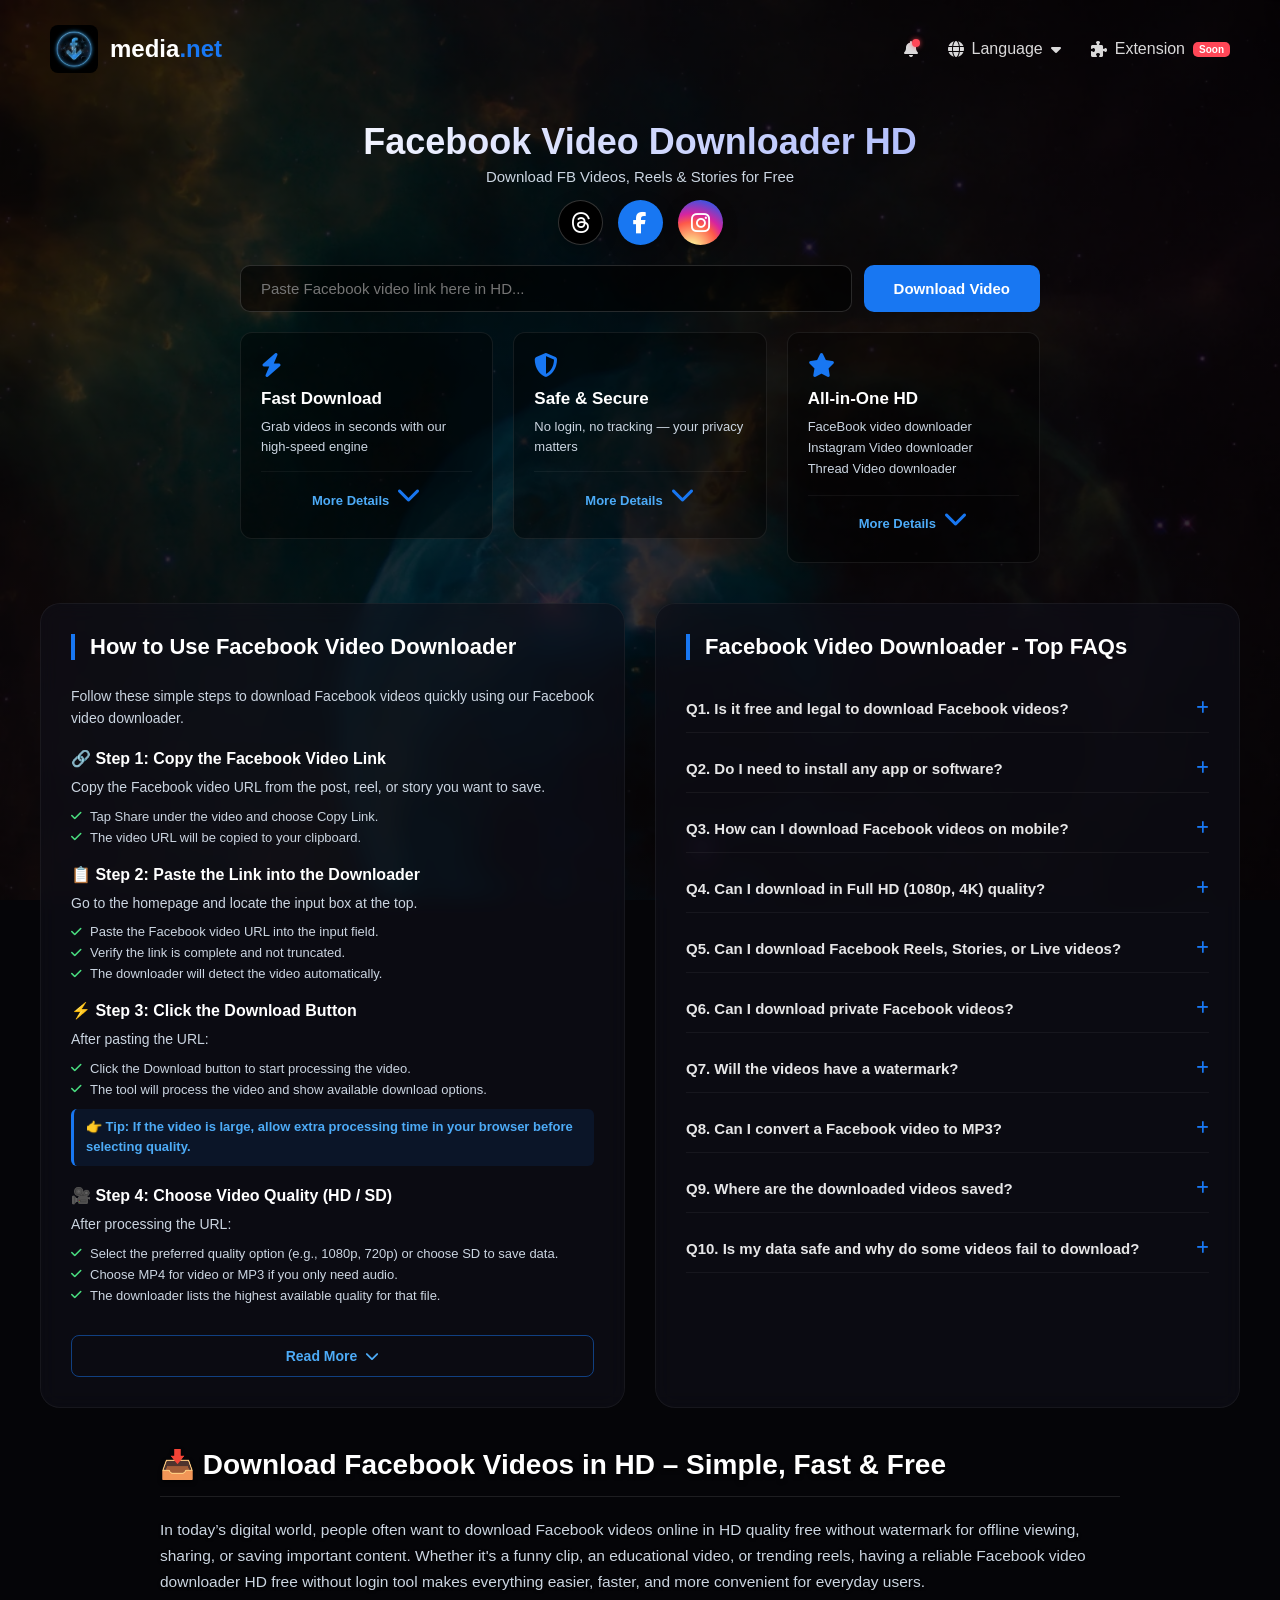
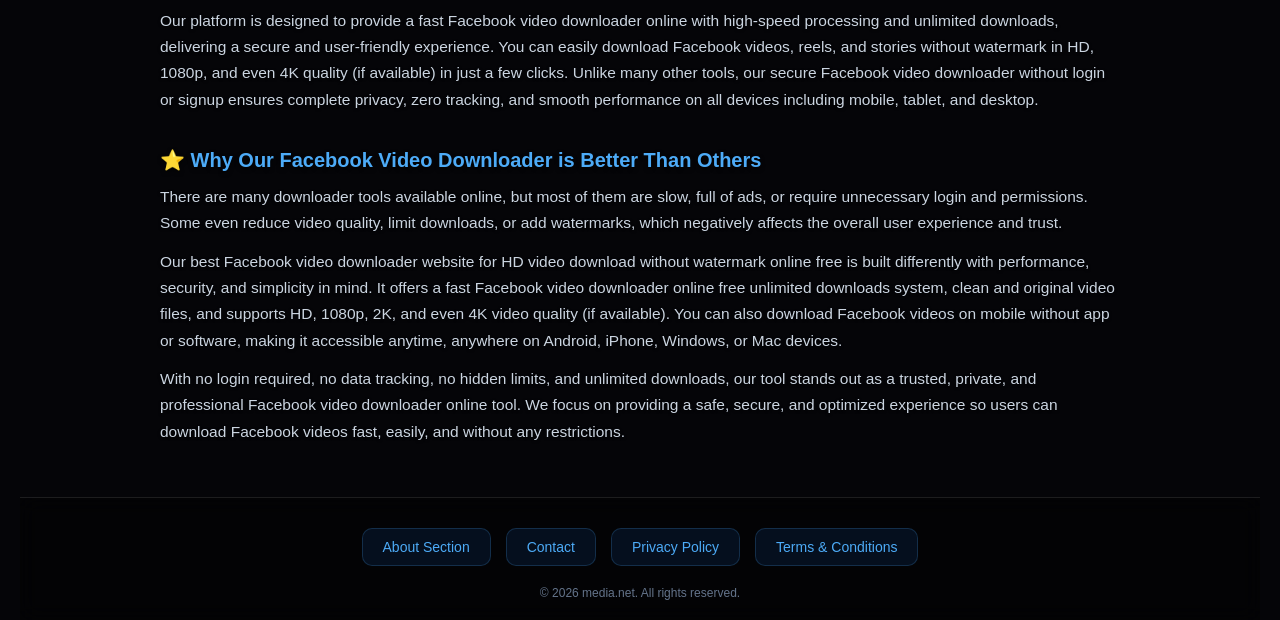
==== fbdownloader/frontend/index.html @ 50e821f5 "Add files via upload" ====
<!DOCTYPE html>
<html lang="en">
<head>
    <meta charset="UTF-8">
    <meta name="viewport" content="width=device-width, initial-scale=1.0">
    <title>Facebook Video Downloader HD - FB, Insta & Threads</title>
    <meta name="description" content="Fast, safe, and all-in-one HD video downloader for Facebook, Instagram & Threads. Download HD videos securely with no login or tracking instantly. Free, reliable, and easy to use.">
    <link rel="icon" type="image/webp" href="icon.webp">
    <link rel="stylesheet" href="https://cdnjs.cloudflare.com/ajax/libs/font-awesome/6.5.2/css/all.min.css">
    <link rel="stylesheet" href="style.css">
</head>
<body>

<nav class="top-nav desktop-nav">
    <a href="#" class="nav-brand"><img src="icon.webp" alt="Facebook Video Downloader Logo"><span>media<span class="domain-ext">.net</span></span></a>
    
    <ul class="nav-links">
        <li class="dropdown notification-wrapper">
            <a href="#" id="desktopNotifToggle" class="bell-icon">
                <i class="fas fa-bell"></i>
                <span class="notif-dot"></span> 
            </a>
            
            <div class="notification-panel" id="desktopNotifPanel">
                <div class="notif-header">
                    <h4>Notifications</h4>
                    <span class="badge">1 New</span>
                </div>
                <div class="notif-body">
                    <div class="notif-item expandable-notif">
                        <div class="notif-title-row">
                            <div class="notif-icon"><i class="fas fa-puzzle-piece"></i></div>
                            <div class="notif-info">
                                <h5>Browser Extension Coming Soon! 🚀</h5>
                                <p class="notif-time">Just now</p>
                            </div>
                            <i class="fas fa-chevron-down notif-chevron"></i>
                        </div>
                        <div class="notif-content">
                            <p>We are thrilled to announce that our official <strong>media.net Browser Extension</strong> is currently in development!</p>
                            <p><strong>Why do you need it?</strong><br>
                                ✔ Download videos directly from Facebook, Instagram, and Threads without copying and pasting links.<br>
                                ✔ A dedicated download button will appear below every video on your feed.<br>
                                ✔ 1-Click HD downloads right from your browser.</p>
                            <p>Stay tuned! It will be available for Chrome, Edge, and Firefox very soon.</p>
                        </div>
                    </div>
                </div>
            </div>
        </li>

        <li class="dropdown">
            <a href="#" id="desktopLangToggle"><i class="fas fa-globe"></i> <span data-key="langBtn">Language</span> <i class="fas fa-caret-down"></i></a>
            <ul class="dropdown-menu" id="desktopLangMenu">
                <li><a href="#" onclick="changeLanguage('en')">English</a></li>
                <li><a href="#" onclick="changeLanguage('es')">Español (Spanish)</a></li>
                <li><a href="#" onclick="changeLanguage('fr')">Français (French)</a></li>
                <li><a href="#" onclick="changeLanguage('hi')">हिन्दी (Hindi)</a></li>
                <li><a href="#" onclick="changeLanguage('ar')">العربية (Arabic)</a></li>
                <li><a href="#" onclick="changeLanguage('pt')">Português (Portuguese)</a></li>
                <li><a href="#" onclick="changeLanguage('bn')">বাংলা (Bengali)</a></li>
                <li><a href="#" onclick="changeLanguage('ru')">Русский (Russian)</a></li>
                <li><a href="#" onclick="changeLanguage('id')">Bahasa Indonesia</a></li>
                <li><a href="#" onclick="changeLanguage('zh')">中文 (Chinese)</a></li>
            </ul>
        </li>
        <li><a href="#"><i class="fas fa-puzzle-piece"></i> <span data-key="extBtn">Extension</span> <span class="soon-badge" data-key="soonBadge">Soon</span></a></li>
    </ul>
</nav>

<div class="mobile-top-bar mobile-nav">
    <div class="menu-icon" id="menuIcon"><i class="fas fa-bars"></i></div>
    <a href="#" class="nav-brand"><img src="icon.webp" alt="Facebook Downloader Logo"><span>media<span class="domain-ext">.net</span></span></a>
    
    <div class="mobile-bell notification-wrapper">
        <a href="#" id="mobileNotifToggle" class="bell-icon">
            <i class="fas fa-bell"></i>
            <span class="notif-dot"></span>
        </a>
        
        <div class="notification-panel" id="mobileNotifPanel">
            <div class="notif-header">
                <h4>Notifications</h4>
                <span class="badge">1 New</span>
            </div>
            <div class="notif-body">
                <div class="notif-item expandable-notif">
                    <div class="notif-title-row">
                        <div class="notif-icon"><i class="fas fa-puzzle-piece"></i></div>
                        <div class="notif-info">
                            <h5>Browser Extension Coming Soon! 🚀</h5>
                            <p class="notif-time">Just now</p>
                        </div>
                        <i class="fas fa-chevron-down notif-chevron"></i>
                    </div>
                    <div class="notif-content">
                        <p>We are thrilled to announce that our official <strong>media.net Browser Extension</strong> is currently in development!</p>
                        <p><strong>Why do you need it?</strong><br>
                            ✔ Download videos directly without copying links.<br>
                            ✔ A download button will appear below every video.<br>
                            ✔ 1-Click HD downloads right from your browser.</p>
                        <p>Stay tuned! Coming to Chrome, Edge, and Firefox.</p>
                    </div>
                </div>
            </div>
        </div>
    </div>
</div>

<div class="sidebar mobile-nav" id="sidebar">
    <div class="close-btn" id="closeBtn"><i class="fas fa-times"></i></div>
    <ul class="menu-links" style="margin-top: 60px;">
        <li><a href="index.html"><i class="fas fa-home"></i> <span data-key="homeBtn">Home</span></a></li>
        <li class="dropdown">
            <a href="#" id="mobileLangToggle"><i class="fas fa-globe"></i> <span data-key="langBtn">Language</span> <i class="fas fa-caret-down" style="margin-left:auto;"></i></a>
            <ul class="dropdown-menu-mobile" id="mobileLangMenu">
                <li><a href="#" onclick="changeLanguage('en')">English</a></li>
                <li><a href="#" onclick="changeLanguage('es')">Español (Spanish)</a></li>
                <li><a href="#" onclick="changeLanguage('fr')">Français (French)</a></li>
                <li><a href="#" onclick="changeLanguage('hi')">हिन्दी (Hindi)</a></li>
                <li><a href="#" onclick="changeLanguage('ar')">العربية (Arabic)</a></li>
                <li><a href="#" onclick="changeLanguage('pt')">Português (Portuguese)</a></li>
                <li><a href="#" onclick="changeLanguage('bn')">বাংলা (Bengali)</a></li>
                <li><a href="#" onclick="changeLanguage('ru')">Русский (Russian)</a></li>
                <li><a href="#" onclick="changeLanguage('id')">Bahasa Indonesia</a></li>
                <li><a href="#" onclick="changeLanguage('zh')">中文 (Chinese)</a></li>
            </ul>
        </li>
        <li><a href="#"><i class="fas fa-puzzle-piece"></i> <span data-key="extBtn">Extension</span> <span class="soon-badge" data-key="soonBadge" style="margin-left: 10px;">Soon</span></a></li>
    </ul>
</div>

<div class="main-wrapper">
    <h1 data-key="mainTitle">Facebook Video Downloader HD</h1>
    <p class="tagline" data-key="tagline">Download FB Videos, Reels & Stories for Free</p>

    <div class="platform-buttons">
        <div class="platform-btn threads"><i class="fa-brands fa-threads"></i></div>
        <div class="platform-btn facebook"><i class="fab fa-facebook-f"></i></div>
        <div class="platform-btn instagram"><i class="fab fa-instagram"></i></div>
    </div>

    <div class="input-group">
        <input type="text" class="url-input" id="videoUrl" data-key="placeholder" placeholder="Paste Facebook video link here in HD...">
        <button class="download-btn" id="downloadBtn" data-key="processBtn">Download Video</button>
    </div>

    <div id="resultCard" class="result-card" style="display: none;">
        <div class="result-info">
            <div class="preview-container">
                <video id="videoPreview" controls style="display:none;" preload="metadata"></video>
                <img id="imagePreview" src="" style="display:none;">
            </div>
            <div class="details-container">
                <h3 id="mediaTitle" data-key="readyTitle">Ready to Download!</h3>
                <p style="font-size: 13px; color: #94a3b8; margin-top: 10px;"><i class="fas fa-info-circle"></i> <span data-key="infoText">Select your preferred quality below.</span></p>
            </div>
        </div>

        <div class="result-buttons">
            <a href="#" id="btnVidHigh" class="action-btn video-btn"><i class="fas fa-video"></i> <span data-key="dlVidHigh">Video (HD)</span></a>
            <a href="#" id="btnVidNorm" class="action-btn video-btn-outline"><i class="fas fa-download"></i> <span data-key="dlVidNorm">Video (Normal)</span></a>
            <a href="#" id="btnAudHigh" class="action-btn audio-btn"><i class="fas fa-music"></i> <span data-key="dlAudHigh">Audio (HQ)</span></a>
            <a href="#" id="btnAudNorm" class="action-btn audio-btn-outline"><i class="fas fa-headphones"></i> <span data-key="dlAudNorm">Audio (Normal)</span></a>
        </div>
    </div>
    <div id="statusMessage" class="status-result"></div>

    <div class="features-container" id="featuresContainer" style="margin-top: 20px;">
        
        <div class="feature-box expandable-box">
            <i class="fas fa-bolt"></i>
            <h3 data-key="f1Title">Fast Download</h3>
            <p data-key="f1Desc">Grab videos in seconds with our high-speed engine</p>
            <div class="more-details-btn"><span class="more-details-text" data-key="moreDetails">More Details</span> <i class="fas fa-chevron-down"></i></div>
            <div class="blog-content">
                <h4><i class="fas fa-shipping-fast" style="font-size: 18px; color: #4dabf7; margin-right: 5px;"></i> Fast Video Download – Speed You Can Trust</h4>
                <p>In today’s fast-moving digital world, users want a fast video downloader that works without delays. Our tool is optimized for high-speed performance, allowing you to download videos in seconds.</p>
                <p>Whether you're using a Facebook video downloader, Instagram video downloader, or downloading from Threads, our system ensures consistent speed and smooth results.</p>
                
                <h5><i class="fas fa-rocket"></i> High-Speed Processing</h5>
                <p>Simply paste your video link, and our system instantly generates download options. No buffering, no waiting — just quick and reliable results.</p>
                
                <h5><i class="fas fa-tachometer-alt"></i> Download HD Videos Faster</h5>
                <p>Our HD video downloader is designed to handle high-quality files without slowing down your device, giving you a fast and smooth experience.</p>
                
                <h5><i class="fas fa-laptop-mobile"></i> Works on All Devices</h5>
                <p>This free video downloader works perfectly on mobile, tablet, and desktop, so you can download videos anytime, anywhere.</p>
            </div>
        </div>
        
        <div class="feature-box expandable-box">
            <i class="fas fa-shield-alt"></i>
            <h3 data-key="f2Title">Safe & Secure</h3>
            <p data-key="f2Desc">No login, no tracking — your privacy matters</p>
            <div class="more-details-btn"><span class="more-details-text" data-key="moreDetails">More Details</span> <i class="fas fa-chevron-down"></i></div>
            <div class="blog-content">
                <h4><i class="fas fa-lock" style="font-size: 18px; color: #4dabf7; margin-right: 5px;"></i> Safe & Secure Video Downloading</h4>
                <p>If you're looking for a safe video downloader, privacy should be your top priority. Our platform is built to provide secure video downloads without risking your personal data.</p>
                <p>You don’t need to create an account or share any information. This free video downloader allows you to download videos safely and instantly.</p>
                
                <h5><i class="fas fa-user-shield"></i> No Login Required</h5>
                <p>Start downloading immediately — no sign-up needed. Just paste your link and use this secure video download tool without any hassle.</p>
                
                <h5><i class="fas fa-user-secret"></i> No Tracking, No Data Collection</h5>
                <p>We do not track your activity or store your history. Your downloads remain completely private, making it a trusted safe video downloader.</p>
                
                <h5><i class="fas fa-check-circle"></i> Why Choose a Secure Downloader?</h5>
                <ul class="blog-list">
                    <li><i class="fas fa-check"></i> No personal data required</li>
                    <li><i class="fas fa-check"></i> No tracking system</li>
                    <li><i class="fas fa-check"></i> Fast and private downloads</li>
                </ul>
            </div>
        </div>
        
        <div class="feature-box expandable-box">
            <i class="fas fa-star"></i>
            <h3 data-key="f3Title">All-in-One HD</h3>
            <p data-key="f3Desc" style="line-height: 1.6;">FaceBook video downloader<br>Instagram Video downloader<br>Thread Video downloader</p>
            <div class="more-details-btn"><span class="more-details-text" data-key="moreDetails">More Details</span> <i class="fas fa-chevron-down"></i></div>
            <div class="blog-content">
                <h4><i class="fas fa-photo-video" style="font-size: 18px; color: #4dabf7; margin-right: 5px;"></i> All-in-One HD Video Downloader – Fast, Free & Easy</h4>
                <p>Looking for a free video downloader that works on multiple platforms? Our all-in-one video downloader lets you download HD videos quickly and easily.</p>
                <p>You can use this tool as a Facebook video downloader, Instagram reels downloader, or for Threads — all in one place.</p>
                
                <h5><i class="fab fa-facebook"></i> Download Facebook Videos in HD</h5>
                <p>Paste your link and download Facebook videos in high quality using our HD video downloader. The process is simple and fast.</p>
                
                <h5><i class="fab fa-instagram"></i> Instagram Video & Reels Downloader</h5>
                <p>Download Instagram videos and reels in HD with ease. This Instagram video downloader ensures smooth and quick performance.</p>
                
                <h5><i class="fas fa-bolt"></i> Fast & Reliable Performance</h5>
                <p>Our system is optimized for speed, making it one of the best fast video downloader tools available online.</p>
            </div>
        </div>

    </div>
</div> 

<div class="bottom-wrapper">
    
    <div class="how-to-section">
        <h2 class="section-title">How to Use Facebook Video Downloader</h2>
        <div class="how-to-content">
            <p style="font-size: 14px; color: #cbd5e1; margin-bottom: 15px;">Follow these simple steps to download Facebook videos quickly using our Facebook video downloader.</p>
            
            <h3>🔗 Step 1: Copy the Facebook Video Link</h3>
            <p>Copy the Facebook video URL from the post, reel, or story you want to save.</p>
            <ul class="how-to-list">
                <li><i class="fas fa-check"></i> Tap Share under the video and choose Copy Link.</li>
                <li><i class="fas fa-check"></i> The video URL will be copied to your clipboard.</li>
            </ul>
            
            <h3>📋 Step 2: Paste the Link into the Downloader</h3>
            <p>Go to the homepage and locate the input box at the top.</p>
            <ul class="how-to-list">
                <li><i class="fas fa-check"></i> Paste the Facebook video URL into the input field.</li>
                <li><i class="fas fa-check"></i> Verify the link is complete and not truncated.</li>
                <li><i class="fas fa-check"></i> The downloader will detect the video automatically.</li>
            </ul>

            <h3>⚡ Step 3: Click the Download Button</h3>
            <p>After pasting the URL:</p>
            <ul class="how-to-list">
                <li><i class="fas fa-check"></i> Click the Download button to start processing the video.</li>
                <li><i class="fas fa-check"></i> The tool will process the video and show available download options.</li>
            </ul>
            <p class="pro-tip">👉 Tip: If the video is large, allow extra processing time in your browser before selecting quality.</p>

            <h3>🎥 Step 4: Choose Video Quality (HD / SD)</h3>
            <p>After processing the URL:</p>
            <ul class="how-to-list">
                <li><i class="fas fa-check"></i> Select the preferred quality option (e.g., 1080p, 720p) or choose SD to save data.</li>
                <li><i class="fas fa-check"></i> Choose MP4 for video or MP3 if you only need audio.</li>
                <li><i class="fas fa-check"></i> The downloader lists the highest available quality for that file.</li>
            </ul>

            <div class="how-to-hidden-content" id="howToHiddenContent">
                <h3>📱 Step 5: Save Video to Your Device</h3>
                <p>Then:</p>
                <ul class="how-to-list">
                    <li><i class="fas fa-check"></i> Click the Download option for the selected quality and format.</li>
                    <li><i class="fas fa-check"></i> The file will save automatically to your device.</li>
                    <li><i class="fas fa-mobile-alt" style="color: #4dabf7;"></i> Mobile → Gallery or Downloads</li>
                    <li><i class="fas fa-laptop" style="color: #4dabf7;"></i> PC → Downloads folder (depends on browser settings).</li>
                </ul>
                <p class="pro-tip">👉 Tip: If you plan to edit the file, choose MP4 at the highest available resolution.</p>

                <hr class="section-divider">

                <h3>🔒 Safe & Secure Downloading</h3>
                <p>The downloader does not require a login to retrieve public Facebook videos.</p>
                <ul class="how-to-list">
                    <li><i class="fas fa-shield-alt"></i> No personal account information is needed to download public videos.</li>
                    <li><i class="fas fa-shield-alt"></i> Links are processed temporarily on secure servers and removed after processing.</li>
                </ul>
                <p class="pro-tip">👉 Please note: private or restricted videos may need additional steps to access.</p>

                <h3>⚡ Fast & Reliable Downloads</h3>
                <ul class="how-to-list">
                    <li><i class="fas fa-bolt"></i> Download videos in available resolutions quickly; processing time may vary by file size.</li>
                    <li><i class="fas fa-bolt"></i> The tool works across devices and browsers and supports posts, reels, and stories where permitted.</li>
                    <li><i class="fas fa-bolt"></i> Choose the appropriate format (MP4 for video, MP3 for audio) and quality before saving.</li>
                </ul>

                <h3>❗ Important Tips</h3>
                <ul class="how-to-list">
                    <li><i class="fas fa-info-circle"></i> Verify the Facebook video link is correct and complete before pasting.</li>
                    <li><i class="fas fa-info-circle"></i> For private videos, use the private downloader option and follow the additional instructions.</li>
                    <li><i class="fas fa-info-circle"></i> Live videos can only be downloaded after the stream ends.</li>
                </ul>

                <h3>🎯 Why Use This Facebook Video Downloader?</h3>
                <p>The tool provides straightforward, browser-based downloads with these features:</p>
                <ul class="how-to-list">
                    <li><i class="fas fa-star"></i> Download Facebook videos in available resolutions (choose MP4 for video or MP3 for audio).</li>
                    <li><i class="fas fa-star"></i> Works on mobile and desktop without installation; processing time depends on file size and connection.</li>
                    <li><i class="fas fa-star"></i> Supports posts, reels, and stories when the content is accessible.</li>
                </ul>

                <h3 style="margin-top: 20px;">🔥 Start Downloading Now</h3>
                <ul class="how-to-list">
                    <li><i class="fas fa-check-circle" style="color: #4ade80;"></i> Only download content you own or have permission to use.</li>
                    <li><i class="fas fa-check-circle" style="color: #4ade80;"></i> Privacy: No login required; links are processed temporarily on secure servers.</li>
                </ul>
            </div>

            <button class="read-more-btn" id="readMoreHowTo" data-key="readMoreBtn">Read More <i class="fas fa-chevron-down"></i></button>
        </div>
    </div>

    <div class="faq-section">
        <h2 class="section-title">Facebook Video Downloader - Top FAQs</h2>
        <div class="accordion">
            
            <div class="accordion-item">
                <div class="accordion-header">
                    <span>Q1. Is it free and legal to download Facebook videos?</span>
                    <i class="fas fa-plus"></i>
                </div>
                <div class="accordion-body">
                    <p>Yes. The Facebook Video Downloader is free to use in your browser and does not require installation. Laws vary by country, so do not download copyrighted material for commercial use without the rightsholder’s permission.</p>
                </div>
            </div>
            
            <div class="accordion-item">
                <div class="accordion-header">
                    <span>Q2. Do I need to install any app or software?</span>
                    <i class="fas fa-plus"></i>
                </div>
                <div class="accordion-body">
                    <p>No. This is an online video downloader that works in most modern browsers (Chrome, Safari, Firefox) on desktop and mobile without installing an app. Simply paste the Facebook video URL into the tool to start the download process.</p>
                </div>
            </div>
            
            <div class="accordion-item">
                <div class="accordion-header">
                    <span>Q3. How can I download Facebook videos on mobile?</span>
                    <i class="fas fa-plus"></i>
                </div>
                <div class="accordion-body">
                    <p>Copy the video link from Facebook (Share → Copy Link), paste the URL into the downloader field, choose MP4 or MP3 and the desired quality, then tap Download. If Copy Link isn’t available, open the post in a new tab or use the Share menu to get the URL.</p>
                </div>
            </div>
            
            <div class="accordion-item">
                <div class="accordion-header">
                    <span>Q4. Can I download in Full HD (1080p, 4K) quality?</span>
                    <i class="fas fa-plus"></i>
                </div>
                <div class="accordion-body">
                    <p>Yes. The downloader offers the highest quality available from the original post, which may include 1080p or 4K if the uploader provided those resolutions. Higher-quality files are larger and can take longer to download.</p>
                </div>
            </div>
            
            <div class="accordion-item">
                <div class="accordion-header">
                    <span>Q5. Can I download Facebook Reels, Stories, or Live videos?</span>
                    <i class="fas fa-plus"></i>
                </div>
                <div class="accordion-body">
                    <p>Yes. Public Reels and Stories can be saved using the same process—copy the post URL, paste it into the tool, then download; Live videos are downloadable only after the broadcast ends and the post is available. If a Reel or Story is embedded or private, open it in a new tab to copy the URL or confirm you have permission.</p>
                </div>
            </div>
            
            <div class="accordion-item">
                <div class="accordion-header">
                    <span>Q6. Can I download private Facebook videos?</span>
                    <i class="fas fa-plus"></i>
                </div>
                <div class="accordion-body">
                    <p>Only if you can already view the private video on Facebook. The downloader requires a URL that opens in your browser and does not bypass Facebook privacy settings or DRM, so obtain permission from the owner before saving private content.</p>
                </div>
            </div>
            
            <div class="accordion-item">
                <div class="accordion-header">
                    <span>Q7. Will the videos have a watermark?</span>
                    <i class="fas fa-plus"></i>
                </div>
                <div class="accordion-body">
                    <p>No. We do not add watermarks to downloaded files; the saved video is the same content served by the original Facebook post. Note that some original uploads may include branding added by their creators.</p>
                </div>
            </div>
            
            <div class="accordion-item">
                <div class="accordion-header">
                    <span>Q8. Can I convert a Facebook video to MP3?</span>
                    <i class="fas fa-plus"></i>
                </div>
                <div class="accordion-body">
                    <p>Yes. Choose the MP3 option to extract audio from a Facebook video, and select a bitrate if the tool offers one. The resulting MP3 is compatible with most players and devices.</p>
                </div>
            </div>
            
            <div class="accordion-item">
                <div class="accordion-header">
                    <span>Q9. Where are the downloaded videos saved?</span>
                    <i class="fas fa-plus"></i>
                </div>
                <div class="accordion-body">
                    <p>Downloaded files go to your device’s default Downloads folder. On mobile, check the Downloads folder or your Photos/Gallery app; on desktop, look in the browser’s Downloads location or use the browser download history to locate the file.</p>
                </div>
            </div>
            
            <div class="accordion-item">
                <div class="accordion-header">
                    <span>Q10. Is my data safe and why do some videos fail to download?</span>
                    <i class="fas fa-plus"></i>
                </div>
                <div class="accordion-body">
                    <p>No login is required to use the tool; we only process the URL and temporary technical data to complete downloads. Downloads can fail if the URL is incorrect, the post is private or deleted, or regional/temporary errors occur—verify the link and try again.</p>
                </div>
            </div>

        </div>
    </div>

</div>

<div class="seo-article-wrapper">
    <h2>📥 Download Facebook Videos in HD – Simple, Fast & Free</h2>
    <p>In today’s digital world, people often want to download Facebook videos online in HD quality free without watermark for offline viewing, sharing, or saving important content. Whether it's a funny clip, an educational video, or trending reels, having a reliable Facebook video downloader HD free without login tool makes everything easier, faster, and more convenient for everyday users.</p>
    <p>Our platform is designed to provide a fast Facebook video downloader online with high-speed processing and unlimited downloads, delivering a secure and user-friendly experience. You can easily download Facebook videos, reels, and stories without watermark in HD, 1080p, and even 4K quality (if available) in just a few clicks. Unlike many other tools, our secure Facebook video downloader without login or signup ensures complete privacy, zero tracking, and smooth performance on all devices including mobile, tablet, and desktop.</p>

    <h3>⭐ Why Our Facebook Video Downloader is Better Than Others</h3>
    <p>There are many downloader tools available online, but most of them are slow, full of ads, or require unnecessary login and permissions. Some even reduce video quality, limit downloads, or add watermarks, which negatively affects the overall user experience and trust.</p>
    <p>Our best Facebook video downloader website for HD video download without watermark online free is built differently with performance, security, and simplicity in mind. It offers a fast Facebook video downloader online free unlimited downloads system, clean and original video files, and supports HD, 1080p, 2K, and even 4K video quality (if available). You can also download Facebook videos on mobile without app or software, making it accessible anytime, anywhere on Android, iPhone, Windows, or Mac devices.</p>
    <p>With no login required, no data tracking, no hidden limits, and unlimited downloads, our tool stands out as a trusted, private, and professional Facebook video downloader online tool. We focus on providing a safe, secure, and optimized experience so users can download Facebook videos fast, easily, and without any restrictions.</p>
</div>

<footer class="main-footer">
    <div class="footer-links">
        <a href="about.html" target="_blank" rel="noopener noreferrer" class="footer-btn" data-key="footerAbout">About Section</a>
        <a href="mailto:mehranrasool.sp24@gmail.com" class="footer-btn" data-key="footerContact">Contact</a>
        <a href="privacy.html" target="_blank" rel="noopener noreferrer" class="footer-btn" data-key="footerPrivacy">Privacy Policy</a>
        <a href="terms.html" target="_blank" rel="noopener noreferrer" class="footer-btn" data-key="footerTerms">Terms & Conditions</a>
    </div>
    <div class="footer-copyright" data-key="copyright">
        &copy; 2026 media.net. All rights reserved.
    </div>
</footer>

<script src="script.js"></script>
</body>
</html>
---- fbdownloader/frontend/style.css ----
html { overflow-y: scroll; }
* { margin: 0; padding: 0; box-sizing: border-box; font-family: 'Segoe UI', sans-serif; }

body {
    background-color: #050508; 
    background-image: linear-gradient(rgba(0, 0, 0, 0.8), rgba(0, 0, 0, 0.8)), url('space-bg.webp'); 
    background-size: cover; background-attachment: fixed; color: white; min-height: 100vh;
    display: flex; flex-direction: column; justify-content: flex-start; align-items: center; 
    padding: 20px 20px 0 20px; 
    overflow-x: hidden;
}

/* Navbar */
.nav-brand { display: flex; align-items: center; gap: 12px; text-decoration: none; color: white; font-size: 24px; font-weight: bold; }
.nav-brand img { width: 48px; height: 48px; border-radius: 8px; object-fit: cover; }
.domain-ext { color: #1877F2; font-weight: 600; }
.soon-badge { font-size: 10px; background: #ff4757; color: white; padding: 2px 6px; border-radius: 5px; font-weight: bold; }

/* Desktop Nav */
.desktop-nav { position: absolute; top: 0; left: 0; width: 100%; padding: 25px 50px; display: flex; justify-content: space-between; align-items: center; z-index: 1000; pointer-events: none; }
.desktop-nav .nav-brand, .desktop-nav .nav-links { pointer-events: auto; }
.nav-links { display: flex; align-items: center; gap: 30px; list-style: none; }
.nav-links li a { color: rgba(255,255,255,0.85); text-decoration: none; font-size: 16px; font-weight: 500; display: flex; align-items: center; gap: 8px; transition: 0.3s; }
.nav-links li a:hover { color: #1877F2; }

/* Dropdown */
.dropdown { position: relative; }
.dropdown-menu { position: absolute; top: 150%; right: 0; background: rgba(15,15,26,0.95); backdrop-filter: blur(10px); border: 1px solid rgba(255,255,255,0.1); border-radius: 12px; min-width: 160px; padding: 10px 0; display: none; flex-direction: column; }
.dropdown-menu.active { display: flex; }
.dropdown-menu li a { padding: 12px 20px; color: rgba(255,255,255,0.7); transition: 0.3s; }
.dropdown-menu li a:hover { background: rgba(24,119,242,0.1); color: white; padding-left: 25px; }

/* Notification Bell */
.notification-wrapper { position: relative; }
.bell-icon { position: relative; font-size: 20px; color: rgba(255,255,255,0.85); text-decoration: none; transition: 0.3s; display: flex; align-items: center; }
.bell-icon:hover { color: #1877F2; }
.notif-dot { position: absolute; top: -2px; right: -2px; width: 8px; height: 8px; background-color: #ff4757; border-radius: 50%; box-shadow: 0 0 5px rgba(255, 71, 87, 0.8); }

.notification-panel { position: absolute; top: 150%; right: -50px; background: rgba(15,15,26,0.98); backdrop-filter: blur(15px); border: 1px solid rgba(255,255,255,0.1); border-radius: 15px; width: 320px; display: none; flex-direction: column; box-shadow: 0 15px 40px rgba(0,0,0,0.8); z-index: 2000; overflow: hidden; cursor: default; }
.notification-panel.active { display: flex; }

.notif-header { display: flex; justify-content: space-between; align-items: center; padding: 15px 20px; background: rgba(24, 119, 242, 0.1); border-bottom: 1px solid rgba(255,255,255,0.05); }
.notif-header h4 { font-size: 16px; color: white; margin: 0; }
.notif-header .badge { font-size: 11px; background: #1877F2; color: white; padding: 3px 8px; border-radius: 10px; font-weight: bold; }

.notif-body { max-height: 350px; overflow-y: auto; }
.notif-body::-webkit-scrollbar { width: 5px; }
.notif-body::-webkit-scrollbar-track { background: rgba(255,255,255,0.02); }
.notif-body::-webkit-scrollbar-thumb { background: #1877F2; border-radius: 5px; }

.notif-item { padding: 15px 20px; border-bottom: 1px solid rgba(255,255,255,0.05); transition: 0.3s; cursor: pointer; }
.notif-item:hover { background: rgba(255,255,255,0.02); }
.notif-item:last-child { border-bottom: none; }

.notif-title-row { display: flex; align-items: flex-start; gap: 15px; }
.notif-icon { width: 35px; height: 35px; border-radius: 50%; background: rgba(24, 119, 242, 0.15); color: #4dabf7; display: flex; justify-content: center; align-items: center; font-size: 16px; flex-shrink: 0; }
.notif-info { flex: 1; }
.notif-info h5 { font-size: 14px; color: white; margin-bottom: 5px; line-height: 1.3; }
.notif-time { font-size: 11px; color: #94a3b8; }
.notif-chevron { color: #4dabf7; font-size: 12px; margin-top: 5px; transition: transform 0.3s; }

.notif-content { max-height: 0; opacity: 0; overflow: hidden; transition: all 0.4s ease; padding-left: 50px; margin-top: 0; }
.notif-content p { font-size: 12px; color: #cbd5e1; line-height: 1.5; margin-bottom: 8px; }
.notif-content p strong { color: white; }

.notif-item.active .notif-content { max-height: 300px; opacity: 1; margin-top: 10px; }
.notif-item.active .notif-chevron { transform: rotate(180deg); }

/* Mobile Nav */
.mobile-top-bar { position: absolute; top: 0; left: 0; width: 100%; padding: 20px 25px; display: flex; justify-content: space-between; align-items: center; z-index: 1000; }
.mobile-top-bar .menu-icon { font-size: 30px; cursor: pointer; color: white; transition: 0.3s; }
.mobile-top-bar .menu-icon:hover { color: #1877F2; }
.mobile-top-bar .nav-brand img { width: 40px; height: 40px; }
.mobile-top-bar { align-items: center; }
.mobile-bell { position: relative; } 
.mobile-bell .notification-panel { right: -10px; width: 300px; }

.sidebar { position: fixed; top: 0; left: -310px; width: 300px; height: 100vh; background: rgba(10,10,15,0.98); border-right: 1px solid rgba(255,255,255,0.1); transition: 0.4s; z-index: 1001; padding-top: 20px; }
.sidebar.active { left: 0; }
.close-btn { position: absolute; top: 25px; right: 25px; font-size: 30px; cursor: pointer; color: white; }
.menu-links { list-style: none; padding: 0; }
.menu-links > li { border-bottom: 1px solid rgba(255,255,255,0.05); }
.menu-links li a { color: rgba(255,255,255,0.9); text-decoration: none; font-size: 18px; display: flex; align-items: center; gap: 15px; padding: 18px 30px; font-weight: 500; }
.dropdown-menu-mobile { background: rgba(0,0,0,0.3); display: none; }
.dropdown-menu-mobile.active { display: block; }
.dropdown-menu-mobile li a { font-size: 16px; padding: 12px 30px 12px 70px; }


/* ========================================= */
/* 🌟 MAIN WRAPPER (TOP COMPACT 800px) 🌟 */
/* ========================================= */
.main-wrapper { text-align: center; max-width: 800px; width: 100%; margin-top: 100px; z-index: 10; position: relative; }

h1 { font-size: 36px; margin-bottom: 5px; background: linear-gradient(to right, #fff, #a5b4fc); -webkit-background-clip: text; background-clip: text; -webkit-text-fill-color: transparent; font-weight: 800; line-height: 1.2; padding: 0 10px; }
.tagline { color: #cbd5e1; margin-bottom: 15px; font-size: 15px; padding: 0 10px; }

.platform-buttons { display: flex; justify-content: center; gap: 15px; margin-bottom: 20px; }
.platform-btn { width: 45px; height: 45px; border-radius: 50%; display: flex; justify-content: center; align-items: center; font-size: 22px; cursor: pointer; transition: 0.5s; box-shadow: 0 5px 15px rgba(0,0,0,0.3); }
.platform-btn:hover { transform: translateY(-8px) scale(1.1) rotate(360deg); }
.threads { background: black; color: white; border: 1px solid rgba(255,255,255,0.2); }
.facebook { background: #1877F2; color: white; }
.instagram { background: radial-gradient(circle at 30% 107%, #fdf497 0%, #fdf497 5%, #fd5949 45%, #d6249f 60%, #285AEB 90%); color: white; }

.input-group { display: flex; gap: 12px; margin-bottom: 20px; }
.url-input { flex: 1; padding: 14px 20px; border-radius: 10px; border: 1px solid rgba(255,255,255,0.15); background: rgba(0,0,0,0.6); color: white; font-size: 15px; outline: none; transition: 0.3s; }
.url-input:focus { border-color: #1877F2; box-shadow: 0 0 15px rgba(24,119,242,0.3); }
.download-btn { padding: 14px 30px; border-radius: 10px; border: none; background: #1877F2; color: white; font-size: 15px; font-weight: bold; cursor: pointer; transition: 0.3s; }
.download-btn:hover { background: #166fe5; }

/* Result Card */
.result-card { background: rgba(15,15,26,0.8); border: 1px solid rgba(255,255,255,0.1); border-radius: 15px; padding: 20px; margin-top: 20px; }
.result-info { display: flex; gap: 20px; align-items: center; margin-bottom: 20px; text-align: left; }
.preview-container { flex: 1; max-width: 300px; background: #000; border-radius: 10px; overflow: hidden; }
.preview-container video, .preview-container img { width: 100%; max-height: 200px; object-fit: contain; }
.details-container { flex: 1.5; }
.details-container h3 { color: #fff; font-size: 20px; }
.result-buttons { display: flex; gap: 12px; justify-content: center; flex-wrap: wrap; border-top: 1px solid rgba(255,255,255,0.1); padding-top: 20px; }
.action-btn { padding: 10px 20px; border-radius: 8px; text-decoration: none; font-size: 14px; font-weight: bold; display: flex; align-items: center; gap: 8px; transition: 0.3s; }
.video-btn { background: #1877F2; color: white; }
.video-btn:hover { background: #166fe5; box-shadow: 0 5px 15px rgba(24,119,242,0.4); }
.video-btn-outline { background: rgba(24, 119, 242, 0.1); color: #4dabf7; border: 1px solid #1877F2; }
.video-btn-outline:hover { background: #1877F2; color: white; }
.audio-btn { background: #10b981; color: white; }
.audio-btn:hover { background: #059669; box-shadow: 0 5px 15px rgba(16,185,129,0.4); }
.audio-btn-outline { background: rgba(16, 185, 129, 0.1); color: #34d399; border: 1px solid #10b981; }
.audio-btn-outline:hover { background: #10b981; color: white; }
.status-result { display: none; margin-top: 15px; font-size: 16px; font-weight: bold; }

/* Features Container */
.features-container { display: flex; justify-content: space-between; align-items: flex-start; gap: 20px; text-align: left; transition: all 0.5s cubic-bezier(0.25, 0.8, 0.25, 1); }
.feature-box { flex: 1; background: rgba(0,0,0,0.4); padding: 20px; border-radius: 12px; border: 1px solid rgba(255,255,255,0.08); transition: all 0.5s cubic-bezier(0.25, 0.8, 0.25, 1); overflow: hidden; }

.features-container.has-active-box { gap: 0; }
.features-container.has-active-box .feature-box:not(.active) { flex: 0; max-width: 0; padding: 0; margin: 0; border-width: 0; opacity: 0; white-space: nowrap; }
.features-container.has-active-box .feature-box.active { flex: 1; max-width: 100%; background: rgba(15, 15, 26, 0.98); border-color: rgba(24, 119, 242, 0.5); box-shadow: 0 10px 40px rgba(0,0,0,0.8); cursor: default; }

.feature-box i { font-size: 24px; color: #1877F2; margin-bottom: 12px; display: inline-block; }
.feature-box h3 { font-size: 17px; margin-bottom: 8px; color: white; }
.feature-box p { font-size: 13px; color: #cbd5e1; line-height: 1.5; }

.expandable-box { cursor: pointer; }
.more-details-btn { margin-top: 15px; padding-top: 10px; border-top: 1px solid rgba(255,255,255,0.05); color: #4dabf7; font-size: 13px; font-weight: bold; display: flex; justify-content: center; align-items: center; gap: 8px; transition: color 0.3s; }
.more-details-btn:hover { color: #1877F2; }

.blog-content { max-height: 0; opacity: 0; overflow: hidden; margin-top: 0; transition: all 0.5s cubic-bezier(0.25, 0.8, 0.25, 1); }
.feature-box.active .blog-content { max-height: 350px; opacity: 1; margin-top: 20px; overflow-y: auto; padding-right: 15px; }

.blog-content::-webkit-scrollbar { width: 6px; }
.blog-content::-webkit-scrollbar-track { background: rgba(255,255,255,0.05); border-radius: 10px; }
.blog-content::-webkit-scrollbar-thumb { background: #1877F2; border-radius: 10px; }
.blog-content::-webkit-scrollbar-thumb:hover { background: #4dabf7; }

.blog-content h4 { color: #fff; font-size: 17px; margin-bottom: 12px; line-height: 1.4; display: flex; align-items: center; gap: 8px;}
.blog-content h5 { color: #1877F2; font-size: 14px; margin-top: 20px; margin-bottom: 8px; display: flex; align-items: center; gap: 8px; }
.blog-content h5 i { font-size: 15px; margin-bottom: 0; color: #4dabf7; }
.blog-content p { color: #cbd5e1; font-size: 13px; margin-bottom: 12px; }
.blog-list { list-style: none; padding: 0; margin-bottom: 15px; }
.blog-list li { color: #cbd5e1; font-size: 13px; margin-bottom: 8px; display: flex; align-items: center; gap: 8px; }
.blog-list li i { color: #4ade80; font-size: 14px; margin: 0; }

/* ========================================= */
/* 🌟 BOTTOM WRAPPER (1200px SPREAD) 🌟 */
/* ========================================= */
.bottom-wrapper { display: flex; gap: 30px; width: 100%; max-width: 1200px; margin-top: 40px; margin-bottom: 20px; text-align: left; z-index: 10; position: relative; }

.faq-section, .how-to-section { flex: 1; background: rgba(15, 15, 26, 0.6); border: 1px solid rgba(255, 255, 255, 0.05); border-radius: 20px; padding: 30px; backdrop-filter: blur(10px); }

.section-title { font-size: 22px; color: #fff; margin-bottom: 25px; border-left: 4px solid #1877F2; padding-left: 15px; }

/* HOW TO USE CONTENT STYLING */
.how-to-content h3 { font-size: 16px; color: #fff; margin-top: 20px; margin-bottom: 8px; }
.how-to-content h3:first-child { margin-top: 0; }
.how-to-content p { font-size: 14px; color: #cbd5e1; margin-bottom: 10px; line-height: 1.6; }

.how-to-list { list-style: none; padding-left: 0; margin-bottom: 12px; }
.how-to-list li { font-size: 13px; color: #cbd5e1; margin-bottom: 6px; display: flex; align-items: center; gap: 8px; }
.how-to-list li i { color: #4ade80; font-size: 12px; }

.pro-tip { font-size: 13px !important; color: #4dabf7 !important; font-weight: bold; background: rgba(24, 119, 242, 0.1); padding: 8px 12px; border-radius: 6px; margin-top: 5px; margin-bottom: 20px !important; border-left: 3px solid #1877F2;}
.section-divider { border: 0; height: 1px; background: rgba(255, 255, 255, 0.1); margin: 30px 0; }

.how-to-hidden-content { max-height: 0; overflow: hidden; opacity: 0; transition: all 0.5s cubic-bezier(0.25, 0.8, 0.25, 1); }
.how-to-hidden-content.expanded { max-height: 1500px; opacity: 1; margin-top: 15px; }

.read-more-btn { display: flex; justify-content: center; align-items: center; gap: 8px; background: transparent; color: #4dabf7; border: 1px solid rgba(24, 119, 242, 0.5); padding: 12px 20px; border-radius: 8px; cursor: pointer; font-size: 14px; font-weight: bold; margin-top: 20px; width: 100%; transition: all 0.3s ease; }
.read-more-btn:hover { background: rgba(24, 119, 242, 0.1); color: #1877F2; border-color: #1877F2; }
.read-more-btn i { transition: transform 0.3s; }
.read-more-btn.expanded i { transform: rotate(180deg); }

/* Accordion Design */
.accordion { display: flex; flex-direction: column; gap: 12px; }
.accordion-item { border-bottom: 1px solid rgba(255, 255, 255, 0.05); }
.accordion-header { padding: 15px 0; cursor: pointer; display: flex; justify-content: space-between; align-items: center; transition: 0.3s; }
.accordion-header span { font-size: 15px; font-weight: 600; color: rgba(255, 255, 255, 0.9); padding-right: 15px;}
.accordion-header i { font-size: 14px; color: #1877F2; transition: transform 0.3s ease; flex-shrink: 0;}
.accordion-header:hover span { color: #4dabf7; }

.accordion-body { max-height: 0; overflow: hidden; transition: all 0.4s cubic-bezier(0.25, 0.8, 0.25, 1); opacity: 0; }
.accordion-body p { padding-bottom: 15px; font-size: 14px; line-height: 1.6; color: #cbd5e1; }
.accordion-item.active .accordion-body { max-height: 300px; opacity: 1; }
.accordion-item.active .accordion-header i { transform: rotate(45deg); color: #ff4757; }

/* ========================================= */
/* 🌟 TRANSPARENT SEO ARTICLE AREA 🌟 */
/* ========================================= */
.seo-article-wrapper { width: 100%; max-width: 1000px; margin: 20px auto 40px; text-align: left; padding: 0 20px; position: relative; z-index: 10; }
.seo-article-wrapper h2 { font-size: 28px; color: #fff; margin-bottom: 20px; border-bottom: 1px solid rgba(255, 255, 255, 0.1); padding-bottom: 15px; text-shadow: 0 2px 4px rgba(0,0,0,0.8); }
.seo-article-wrapper h3 { font-size: 20px; color: #4dabf7; margin-top: 35px; margin-bottom: 12px; display: flex; align-items: center; gap: 10px; text-shadow: 0 2px 4px rgba(0,0,0,0.8); }
.seo-article-wrapper p { font-size: 15.5px; color: #cbd5e1; line-height: 1.7; margin-bottom: 12px; text-shadow: 0 1px 3px rgba(0,0,0,0.8); }

.seo-list, .seo-list-cross { list-style: none; padding-left: 0; margin-bottom: 15px; margin-top: 10px; }
.seo-list li, .seo-list-cross li { font-size: 15px; color: #cbd5e1; margin-bottom: 8px; display: flex; align-items: center; gap: 10px; text-shadow: 0 1px 3px rgba(0,0,0,0.8); }
.seo-list li i { font-size: 12px; color: #1877F2; } 
.seo-list-cross li i { font-size: 14px; color: #ff4757; }

/* ========================================= */
/* 🌟 FOOTER SECTION 🌟 */
/* ========================================= */
.main-footer { width: 100%; padding: 30px 20px; text-align: center; border-top: 1px solid rgba(255, 255, 255, 0.05); background: rgba(0, 0, 0, 0.3); backdrop-filter: blur(10px); z-index: 10; }
.footer-links { display: flex; justify-content: center; align-items: center; gap: 20px; flex-wrap: wrap; margin-bottom: 15px; }

/* FOOTER TRANSPARENT BUTTONS */
.footer-btn { background: transparent; color: #cbd5e1; border: 1px solid rgba(255, 255, 255, 0.2); padding: 10px 20px; border-radius: 8px; text-decoration: none; font-size: 14px; transition: all 0.3s ease; cursor: pointer; }
.footer-btn:hover { border-color: #1877F2; color: #fff; background: rgba(24, 119, 242, 0.1); }
.footer-copyright { font-size: 12px; color: #64748b; }

/* ========================================= */
/* 🌟 FULLSCREEN OVERLAY MODAL (FOR FOOTER PAGES) 🌟 */
/* ========================================= */
.page-overlay {
    position: fixed;
    top: 0; left: 0; width: 100%; height: 100%;
    background: rgba(0, 0, 0, 0.85);
    backdrop-filter: blur(15px);
    z-index: 9999;
    display: flex;
    justify-content: center;
    align-items: center;
    visibility: hidden;
    opacity: 0;
    transition: visibility 0.4s, opacity 0.4s ease;
}

.page-overlay.active {
    visibility: visible;
    opacity: 1;
}

.overlay-content-wrapper {
    background: #050508;
    width: 95%;
    max-width: 900px;
    height: 85vh; /* Takes most of the screen */
    border-radius: 20px;
    border: 1px solid rgba(255,255,255,0.1);
    position: relative;
    display: flex;
    flex-direction: column;
    overflow: hidden;
    box-shadow: 0 20px 60px rgba(0,0,0,0.9);
    transform: translateY(50px);
    transition: transform 0.4s cubic-bezier(0.25, 0.8, 0.25, 1);
}

.page-overlay.active .overlay-content-wrapper {
    transform: translateY(0);
}

.close-overlay-btn {
    position: absolute;
    top: 15px; right: 15px;
    background: rgba(255,255,255,0.1);
    border: none;
    color: white;
    font-size: 20px;
    cursor: pointer;
    width: 40px; height: 40px;
    border-radius: 50%;
    transition: 0.3s;
    z-index: 10;
    display: flex; justify-content: center; align-items: center;
}

.close-overlay-btn:hover { background: #ff4757; transform: rotate(90deg); }

.overlay-content {
    padding: 40px 30px;
    overflow-y: auto;
    text-align: left;
    flex: 1;
}

/* Custom Scrollbar for Modal */
.overlay-content::-webkit-scrollbar { width: 8px; }
.overlay-content::-webkit-scrollbar-track { background: rgba(255,255,255,0.05); }
.overlay-content::-webkit-scrollbar-thumb { background: #1877F2; border-radius: 10px; }

/* Typography inside the Modal (Reusing SEO styles) */
.overlay-content h2 { font-size: 26px; color: #fff; margin-bottom: 20px; border-bottom: 1px solid rgba(255, 255, 255, 0.1); padding-bottom: 15px; }
.overlay-content h3 { font-size: 20px; color: #4dabf7; margin-top: 30px; margin-bottom: 12px; display: flex; align-items: center; gap: 10px; }
.overlay-content p { font-size: 15px; color: #cbd5e1; line-height: 1.7; margin-bottom: 12px; }

/* ========================================= */
/* 🌟 ARTICLE PAGES STYLES 🌟 */
/* ========================================= */
.page-content-wrapper { 
    max-width: 900px; 
    width: 100%; 
    margin: 120px auto 50px; 
    padding: 0 20px; 
    position: relative; 
    z-index: 10; 
}

.article-container {
    background: rgba(15, 15, 26, 0.8);
    backdrop-filter: blur(15px);
    border: 1px solid rgba(255, 255, 255, 0.1);
    border-radius: 20px;
    padding: 40px;
    box-shadow: 0 10px 40px rgba(0, 0, 0, 0.5);
}

.article-container h1 {
    font-size: 32px;
    margin-bottom: 15px;
    background: linear-gradient(to right, #fff, #a5b4fc);
    -webkit-background-clip: text;
    background-clip: text;
    -webkit-text-fill-color: transparent;

    font-weight: 800;
    line-height: 1.3;
}

.article-intro {
    font-size: 16px;
    color: #cbd5e1;
    line-height: 1.8;
    margin-bottom: 25px;
    padding-left: 20px;
    border-left: 3px solid #4dabf7;
}

.article-container h2 {
    font-size: 24px;
    color: #fff;
    margin-top: 35px;
    margin-bottom: 15px;
    padding-bottom: 10px;
    border-bottom: 1px solid rgba(255, 255, 255, 0.1);
}

.article-container h3 {
    font-size: 19px;
    color: #4dabf7;
    margin-top: 25px;
    margin-bottom: 12px;
}

.article-container p {
    font-size: 15px;
    color: #cbd5e1;
    line-height: 1.8;
    margin-bottom: 15px;
}

.article-container ul.seo-list {
    margin: 15px 0;
    padding-left: 20px;
    list-style: none;
}

.article-container ul.seo-list li {
    font-size: 15px;
    color: #cbd5e1;
    line-height: 1.7;
    margin-bottom: 10px;
    display: flex;
    align-items: flex-start;
    gap: 12px;
}

.article-container ul.seo-list li i {
    margin-top: 3px;
    flex-shrink: 0;
}

.article-container strong {
    color: #fff;
    font-weight: 600;
}

.highlight-text {
    background: rgba(77, 171, 247, 0.1);
    padding: 15px 20px;
    border-radius: 10px;
    border-left: 3px solid #4dabf7;
    margin-top: 20px;
    display: block;
}

/* Footer improvements */
.main-footer {
    margin-top: auto;
    padding: 30px 20px 20px;
    text-align: center;
    border-top: 1px solid rgba(255, 255, 255, 0.1);
    max-width: 100%;
}

.footer-links {
    display: flex;
    justify-content: center;
    gap: 15px;
    flex-wrap: wrap;
    margin-bottom: 20px;
}

.footer-btn {
    padding: 10px 20px;
    background: rgba(24, 119, 242, 0.1);
    color: #4dabf7;
    text-decoration: none;
    border-radius: 10px;
    font-size: 14px;
    font-weight: 500;
    transition: 0.3s;
    border: 1px solid rgba(77, 171, 247, 0.2);
}

.footer-btn:hover {
    background: rgba(24, 119, 242, 0.2);
    transform: translateY(-2px);
    border-color: #4dabf7;
}

@media (min-width: 1025px) { .mobile-nav { display: none !important; } }

/* ========================================= */
/* 🌟 MOBILE & TABLET RESPONSIVE DESIGN 🌟 */
/* ========================================= */
@media (max-width: 1024px) {
    .desktop-nav { display: none !important; }
    .mobile-nav { display: flex !important; }
    .sidebar { display: block !important; }
    .input-group, .result-info { flex-direction: column; text-align: center; } 
    
    .main-wrapper { margin-top: 110px; } 
    
    h1 { font-size: 26px; }
    .tagline { font-size: 13px; }
    .url-input { font-size: 14px; padding: 12px 15px; } 

    .features-container { flex-direction: row; gap: 8px; text-align: center; }
    .feature-box { padding: 12px 8px; border-radius: 8px; }
    .features-container.has-active-box .feature-box.active { text-align: left; padding: 20px; }
    .feature-box i { font-size: 18px; margin-bottom: 8px; }
    .feature-box h3 { font-size: 12px; margin-bottom: 5px; }
    .feature-box p { font-size: 10.5px; line-height: 1.3; }
    .more-details-btn { font-size: 10.5px; margin-top: 10px; padding-top: 8px; }

    .blog-content h4 { font-size: 15px; }
    .blog-content h5 { font-size: 13px; }
    .blog-content p, .blog-list li { font-size: 12px; }
    
    .bottom-wrapper { flex-direction: column-reverse; gap: 20px; margin-top: 25px; margin-bottom: 10px;}
    .faq-section, .how-to-section { padding: 20px; }
    .section-title { font-size: 20px; margin-bottom: 20px; }
    .accordion-header span { font-size: 14px; }
    
    .how-to-content h3 { font-size: 15px; }
    .how-to-content p { font-size: 13px; }
    .how-to-list li { font-size: 12px; }

    .seo-article-wrapper h2 { font-size: 24px; }
    .seo-article-wrapper h3 { font-size: 18px; margin-top: 25px; }
    .seo-article-wrapper p { font-size: 14px; }
    
    .footer-links { gap: 10px; }
    .footer-btn { padding: 8px 15px; font-size: 13px; }
    
    /* Article pages mobile */
    .page-content-wrapper { margin-top: 100px; }
    .article-container { padding: 25px 20px; }
    .article-container h1 { font-size: 24px; }
    .article-container h2 { font-size: 20px; }
    .article-container h3 { font-size: 16px; }
    .article-container p, .article-container ul.seo-list li { font-size: 14px; }
}

/* HORIZONTAL FOOTER ON SMALL SCREENS (NEW UPDATE) */
@media (max-width: 480px) {
    h1 { font-size: 22px; }
    .url-input { font-size: 13px; }
    .article-container h1 { font-size: 20px; }
    
    /* Footer fixes for mobile */
    .main-footer { padding: 20px 15px 15px; }
    .footer-links { 
        flex-direction: row; 
        flex-wrap: wrap; 
        justify-content: center; 
        gap: 10px; 
    }
    .footer-btn { 
        width: auto; 
        max-width: none; 
        padding: 6px 12px; 
        font-size: 12px; 
        border-radius: 6px; 
    }
}
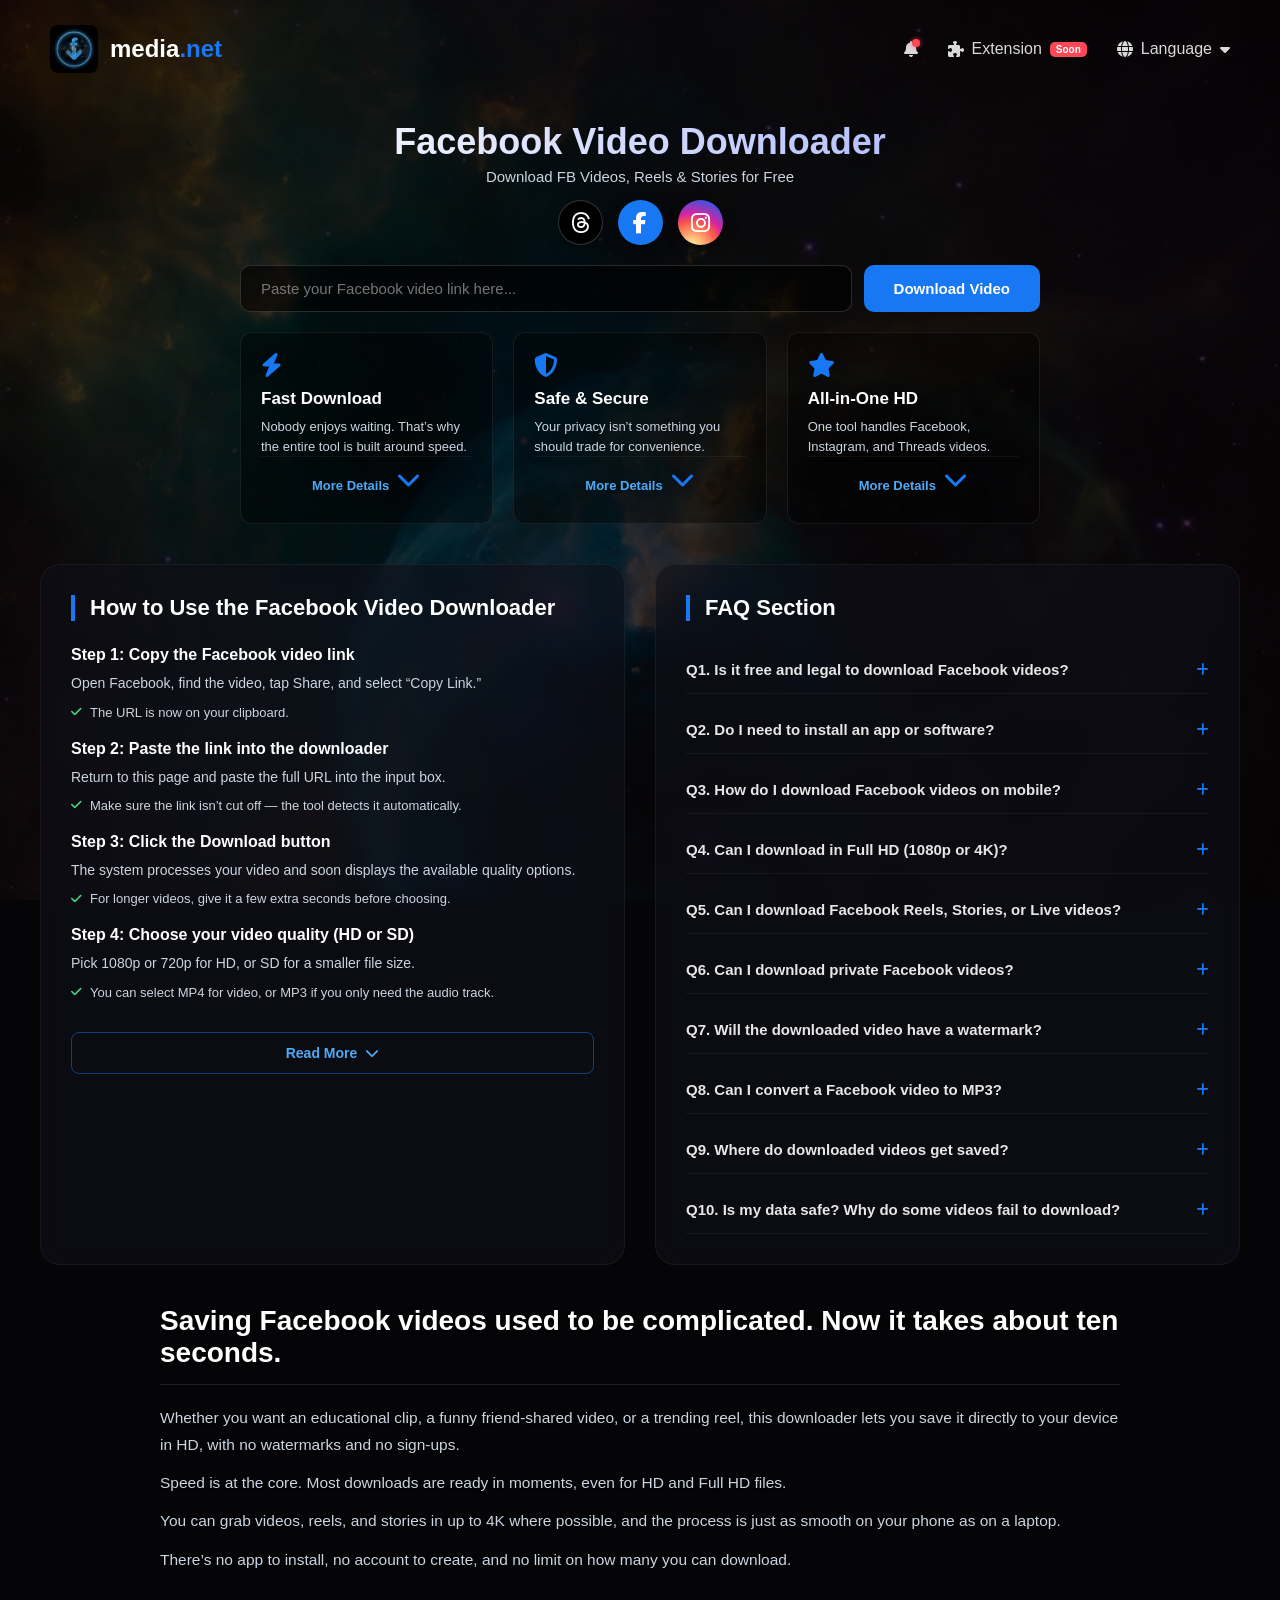
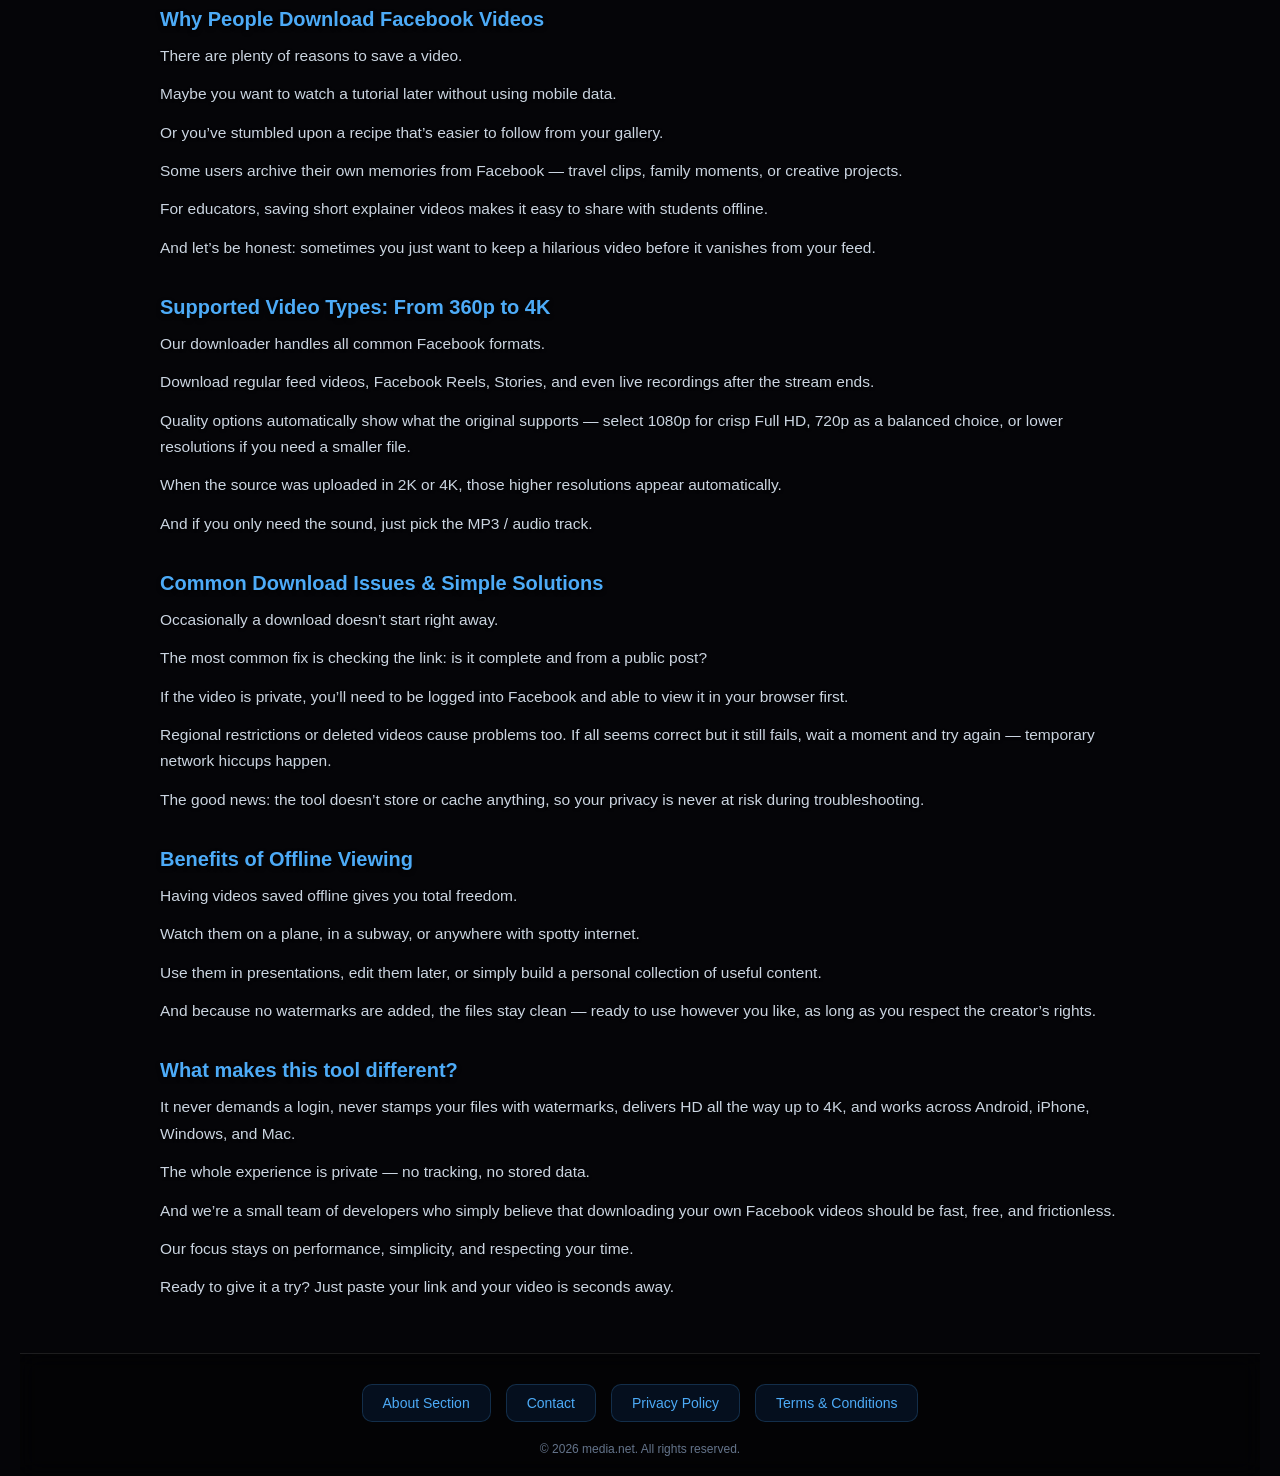
==== commit a6f48be9: "Add files via upload" ====
--- a/fbdownloader/frontend/index.html
+++ b/fbdownloader/frontend/index.html
@@ -49,6 +49,8 @@
             </div>
         </li>
 
+        <li><a href="#"><i class="fas fa-puzzle-piece"></i> <span data-key="extBtn">Extension</span> <span class="soon-badge" data-key="soonBadge">Soon</span></a></li>
+
         <li class="dropdown">
             <a href="#" id="desktopLangToggle"><i class="fas fa-globe"></i> <span data-key="langBtn">Language</span> <i class="fas fa-caret-down"></i></a>
             <ul class="dropdown-menu" id="desktopLangMenu">
@@ -64,7 +66,6 @@
                 <li><a href="#" onclick="changeLanguage('zh')">中文 (Chinese)</a></li>
             </ul>
         </li>
-        <li><a href="#"><i class="fas fa-puzzle-piece"></i> <span data-key="extBtn">Extension</span> <span class="soon-badge" data-key="soonBadge">Soon</span></a></li>
     </ul>
 </nav>
 
@@ -111,6 +112,9 @@
     <div class="close-btn" id="closeBtn"><i class="fas fa-times"></i></div>
     <ul class="menu-links" style="margin-top: 60px;">
         <li><a href="index.html"><i class="fas fa-home"></i> <span data-key="homeBtn">Home</span></a></li>
+        
+        <li><a href="#"><i class="fas fa-puzzle-piece"></i> <span data-key="extBtn">Extension</span> <span class="soon-badge" data-key="soonBadge" style="margin-left: 10px;">Soon</span></a></li>
+
         <li class="dropdown">
             <a href="#" id="mobileLangToggle"><i class="fas fa-globe"></i> <span data-key="langBtn">Language</span> <i class="fas fa-caret-down" style="margin-left:auto;"></i></a>
             <ul class="dropdown-menu-mobile" id="mobileLangMenu">
@@ -126,12 +130,11 @@
                 <li><a href="#" onclick="changeLanguage('zh')">中文 (Chinese)</a></li>
             </ul>
         </li>
-        <li><a href="#"><i class="fas fa-puzzle-piece"></i> <span data-key="extBtn">Extension</span> <span class="soon-badge" data-key="soonBadge" style="margin-left: 10px;">Soon</span></a></li>
     </ul>
 </div>
 
 <div class="main-wrapper">
-    <h1 data-key="mainTitle">Facebook Video Downloader HD</h1>
+    <h1 data-key="mainTitle">Facebook Video Downloader HD — Save Videos, Reels & Stories for Free</h1>
     <p class="tagline" data-key="tagline">Download FB Videos, Reels & Stories for Free</p>
 
     <div class="platform-buttons">
@@ -141,7 +144,7 @@
     </div>
 
     <div class="input-group">
-        <input type="text" class="url-input" id="videoUrl" data-key="placeholder" placeholder="Paste Facebook video link here in HD...">
+        <input type="text" class="url-input" id="videoUrl" data-key="placeholder" placeholder="Paste your Facebook video link here...">
         <button class="download-btn" id="downloadBtn" data-key="processBtn">Download Video</button>
     </div>
 
@@ -149,11 +152,11 @@
         <div class="result-info">
             <div class="preview-container">
                 <video id="videoPreview" controls style="display:none;" preload="metadata"></video>
-                <img id="imagePreview" src="" style="display:none;">
+                <img id="imagePreview" src="" style="display:none;" alt="Video Preview">
             </div>
             <div class="details-container">
                 <h3 id="mediaTitle" data-key="readyTitle">Ready to Download!</h3>
-                <p style="font-size: 13px; color: #94a3b8; margin-top: 10px;"><i class="fas fa-info-circle"></i> <span data-key="infoText">Select your preferred quality below.</span></p>
+                <p style="font-size: 13px; color: #94a3b8; margin-top: 10px;"><i class="fas fa-info-circle"></i> <span data-key="infoText">Choose your preferred quality below.</span></p>
             </div>
         </div>
 
@@ -171,67 +174,43 @@
         <div class="feature-box expandable-box">
             <i class="fas fa-bolt"></i>
             <h3 data-key="f1Title">Fast Download</h3>
-            <p data-key="f1Desc">Grab videos in seconds with our high-speed engine</p>
+            <p data-key="f1Desc">Nobody enjoys waiting. That’s why the entire tool is built around speed.</p>
             <div class="more-details-btn"><span class="more-details-text" data-key="moreDetails">More Details</span> <i class="fas fa-chevron-down"></i></div>
             <div class="blog-content">
-                <h4><i class="fas fa-shipping-fast" style="font-size: 18px; color: #4dabf7; margin-right: 5px;"></i> Fast Video Download – Speed You Can Trust</h4>
-                <p>In today’s fast-moving digital world, users want a fast video downloader that works without delays. Our tool is optimized for high-speed performance, allowing you to download videos in seconds.</p>
-                <p>Whether you're using a Facebook video downloader, Instagram video downloader, or downloading from Threads, our system ensures consistent speed and smooth results.</p>
-                
-                <h5><i class="fas fa-rocket"></i> High-Speed Processing</h5>
-                <p>Simply paste your video link, and our system instantly generates download options. No buffering, no waiting — just quick and reliable results.</p>
-                
-                <h5><i class="fas fa-tachometer-alt"></i> Download HD Videos Faster</h5>
-                <p>Our HD video downloader is designed to handle high-quality files without slowing down your device, giving you a fast and smooth experience.</p>
-                
-                <h5><i class="fas fa-laptop-mobile"></i> Works on All Devices</h5>
-                <p>This free video downloader works perfectly on mobile, tablet, and desktop, so you can download videos anytime, anywhere.</p>
+                <h4><i class="fas fa-shipping-fast" style="font-size: 18px; color: #4dabf7; margin-right: 5px;"></i> Fast Video Download</h4>
+                <p>Whether you’re after a short reel or a longer video, you’ll see download options ready in seconds.</p>
+                <p>The system processes your link instantly, with no buffering or sluggishness. Even hefty HD files won’t slow your device.</p>
+                <p>And it works the same across phones, tablets, and laptops — wherever you are.</p>
             </div>
         </div>
         
         <div class="feature-box expandable-box">
             <i class="fas fa-shield-alt"></i>
             <h3 data-key="f2Title">Safe & Secure</h3>
-            <p data-key="f2Desc">No login, no tracking — your privacy matters</p>
+            <p data-key="f2Desc">Your privacy isn’t something you should trade for convenience.</p>
             <div class="more-details-btn"><span class="more-details-text" data-key="moreDetails">More Details</span> <i class="fas fa-chevron-down"></i></div>
             <div class="blog-content">
-                <h4><i class="fas fa-lock" style="font-size: 18px; color: #4dabf7; margin-right: 5px;"></i> Safe & Secure Video Downloading</h4>
-                <p>If you're looking for a safe video downloader, privacy should be your top priority. Our platform is built to provide secure video downloads without risking your personal data.</p>
-                <p>You don’t need to create an account or share any information. This free video downloader allows you to download videos safely and instantly.</p>
-                
-                <h5><i class="fas fa-user-shield"></i> No Login Required</h5>
-                <p>Start downloading immediately — no sign-up needed. Just paste your link and use this secure video download tool without any hassle.</p>
-                
-                <h5><i class="fas fa-user-secret"></i> No Tracking, No Data Collection</h5>
-                <p>We do not track your activity or store your history. Your downloads remain completely private, making it a trusted safe video downloader.</p>
-                
-                <h5><i class="fas fa-check-circle"></i> Why Choose a Secure Downloader?</h5>
-                <ul class="blog-list">
-                    <li><i class="fas fa-check"></i> No personal data required</li>
-                    <li><i class="fas fa-check"></i> No tracking system</li>
-                    <li><i class="fas fa-check"></i> Fast and private downloads</li>
-                </ul>
+                <h4><i class="fas fa-lock" style="font-size: 18px; color: #4dabf7; margin-right: 5px;"></i> Safe & Secure Downloading</h4>
+                <p>That’s why the platform never asks for a login, your email, or any personal details.</p>
+                <p>There’s zero tracking and no stored download history. Just a private, clean download every time.</p>
             </div>
         </div>
         
         <div class="feature-box expandable-box">
             <i class="fas fa-star"></i>
             <h3 data-key="f3Title">All-in-One HD</h3>
-            <p data-key="f3Desc" style="line-height: 1.6;">FaceBook video downloader<br>Instagram Video downloader<br>Thread Video downloader</p>
+            <p data-key="f3ShortDesc">One tool handles Facebook, Instagram, and Threads videos.</p>
+            
             <div class="more-details-btn"><span class="more-details-text" data-key="moreDetails">More Details</span> <i class="fas fa-chevron-down"></i></div>
             <div class="blog-content">
-                <h4><i class="fas fa-photo-video" style="font-size: 18px; color: #4dabf7; margin-right: 5px;"></i> All-in-One HD Video Downloader – Fast, Free & Easy</h4>
-                <p>Looking for a free video downloader that works on multiple platforms? Our all-in-one video downloader lets you download HD videos quickly and easily.</p>
-                <p>You can use this tool as a Facebook video downloader, Instagram reels downloader, or for Threads — all in one place.</p>
+                <div style="background: rgba(24, 119, 242, 0.1); padding: 12px; border-radius: 8px; margin-bottom: 20px;">
+                    <p data-key="f3Desc" style="line-height: 1.6; font-weight: bold; color: #4dabf7; margin-bottom: 0;">FaceBook video downloader<br>Instagram Video downloader<br>Thread Video downloader</p>
+                </div>
                 
-                <h5><i class="fab fa-facebook"></i> Download Facebook Videos in HD</h5>
-                <p>Paste your link and download Facebook videos in high quality using our HD video downloader. The process is simple and fast.</p>
-                
-                <h5><i class="fab fa-instagram"></i> Instagram Video & Reels Downloader</h5>
-                <p>Download Instagram videos and reels in HD with ease. This Instagram video downloader ensures smooth and quick performance.</p>
-                
-                <h5><i class="fas fa-bolt"></i> Fast & Reliable Performance</h5>
-                <p>Our system is optimized for speed, making it one of the best fast video downloader tools available online.</p>
+                <h4><i class="fas fa-photo-video" style="font-size: 18px; color: #4dabf7; margin-right: 5px;"></i> All-in-One HD Video Downloader</h4>
+                <p>Paste any Facebook URL and download it in high quality — posts, reels, live recordings, everything.</p>
+                <p>Grab Instagram reels and videos just as easily, and Threads content is supported too.</p>
+                <p>Same process, same speed, same quality, all from a single page.</p>
             </div>
         </div>
 
@@ -241,88 +220,74 @@
 <div class="bottom-wrapper">
     
     <div class="how-to-section">
-        <h2 class="section-title">How to Use Facebook Video Downloader</h2>
+        <h2 class="section-title">How to Use the Facebook Video Downloader</h2>
         <div class="how-to-content">
-            <p style="font-size: 14px; color: #cbd5e1; margin-bottom: 15px;">Follow these simple steps to download Facebook videos quickly using our Facebook video downloader.</p>
-            
-            <h3>🔗 Step 1: Copy the Facebook Video Link</h3>
-            <p>Copy the Facebook video URL from the post, reel, or story you want to save.</p>
+            <h3>Step 1: Copy the Facebook video link</h3>
+            <p>Open Facebook, find the video, tap Share, and select “Copy Link.”</p>
             <ul class="how-to-list">
-                <li><i class="fas fa-check"></i> Tap Share under the video and choose Copy Link.</li>
-                <li><i class="fas fa-check"></i> The video URL will be copied to your clipboard.</li>
-            </ul>
-            
-            <h3>📋 Step 2: Paste the Link into the Downloader</h3>
-            <p>Go to the homepage and locate the input box at the top.</p>
+                <li><i class="fas fa-check"></i> The URL is now on your clipboard.</li>
+            </ul>
+            
+            <h3>Step 2: Paste the link into the downloader</h3>
+            <p>Return to this page and paste the full URL into the input box.</p>
             <ul class="how-to-list">
-                <li><i class="fas fa-check"></i> Paste the Facebook video URL into the input field.</li>
-                <li><i class="fas fa-check"></i> Verify the link is complete and not truncated.</li>
-                <li><i class="fas fa-check"></i> The downloader will detect the video automatically.</li>
-            </ul>
-
-            <h3>⚡ Step 3: Click the Download Button</h3>
-            <p>After pasting the URL:</p>
+                <li><i class="fas fa-check"></i> Make sure the link isn’t cut off — the tool detects it automatically.</li>
+            </ul>
+
+            <h3>Step 3: Click the Download button</h3>
+            <p>The system processes your video and soon displays the available quality options.</p>
             <ul class="how-to-list">
-                <li><i class="fas fa-check"></i> Click the Download button to start processing the video.</li>
-                <li><i class="fas fa-check"></i> The tool will process the video and show available download options.</li>
-            </ul>
-            <p class="pro-tip">👉 Tip: If the video is large, allow extra processing time in your browser before selecting quality.</p>
-
-            <h3>🎥 Step 4: Choose Video Quality (HD / SD)</h3>
-            <p>After processing the URL:</p>
+                <li><i class="fas fa-check"></i> For longer videos, give it a few extra seconds before choosing.</li>
+            </ul>
+
+            <h3>Step 4: Choose your video quality (HD or SD)</h3>
+            <p>Pick 1080p or 720p for HD, or SD for a smaller file size.</p>
             <ul class="how-to-list">
-                <li><i class="fas fa-check"></i> Select the preferred quality option (e.g., 1080p, 720p) or choose SD to save data.</li>
-                <li><i class="fas fa-check"></i> Choose MP4 for video or MP3 if you only need audio.</li>
-                <li><i class="fas fa-check"></i> The downloader lists the highest available quality for that file.</li>
+                <li><i class="fas fa-check"></i> You can select MP4 for video, or MP3 if you only need the audio track.</li>
             </ul>
 
             <div class="how-to-hidden-content" id="howToHiddenContent">
-                <h3>📱 Step 5: Save Video to Your Device</h3>
-                <p>Then:</p>
-                <ul class="how-to-list">
-                    <li><i class="fas fa-check"></i> Click the Download option for the selected quality and format.</li>
-                    <li><i class="fas fa-check"></i> The file will save automatically to your device.</li>
-                    <li><i class="fas fa-mobile-alt" style="color: #4dabf7;"></i> Mobile → Gallery or Downloads</li>
-                    <li><i class="fas fa-laptop" style="color: #4dabf7;"></i> PC → Downloads folder (depends on browser settings).</li>
-                </ul>
-                <p class="pro-tip">👉 Tip: If you plan to edit the file, choose MP4 at the highest available resolution.</p>
+                <h3>Step 5: Save the video to your device</h3>
+                <p>Tap your chosen download option and the file saves automatically.</p>
+                <ul class="how-to-list">
+                    <li><i class="fas fa-check"></i> On mobile, check your Gallery or Downloads folder.</li>
+                    <li><i class="fas fa-check"></i> On desktop, look in your browser’s Downloads folder.</li>
+                </ul>
+                <p class="pro-tip">Tip: If you plan to edit the video later, grab the highest resolution MP4 available.</p>
 
                 <hr class="section-divider">
 
-                <h3>🔒 Safe & Secure Downloading</h3>
-                <p>The downloader does not require a login to retrieve public Facebook videos.</p>
-                <ul class="how-to-list">
-                    <li><i class="fas fa-shield-alt"></i> No personal account information is needed to download public videos.</li>
-                    <li><i class="fas fa-shield-alt"></i> Links are processed temporarily on secure servers and removed after processing.</li>
-                </ul>
-                <p class="pro-tip">👉 Please note: private or restricted videos may need additional steps to access.</p>
-
-                <h3>⚡ Fast & Reliable Downloads</h3>
-                <ul class="how-to-list">
-                    <li><i class="fas fa-bolt"></i> Download videos in available resolutions quickly; processing time may vary by file size.</li>
-                    <li><i class="fas fa-bolt"></i> The tool works across devices and browsers and supports posts, reels, and stories where permitted.</li>
-                    <li><i class="fas fa-bolt"></i> Choose the appropriate format (MP4 for video, MP3 for audio) and quality before saving.</li>
-                </ul>
-
-                <h3>❗ Important Tips</h3>
-                <ul class="how-to-list">
-                    <li><i class="fas fa-info-circle"></i> Verify the Facebook video link is correct and complete before pasting.</li>
-                    <li><i class="fas fa-info-circle"></i> For private videos, use the private downloader option and follow the additional instructions.</li>
-                    <li><i class="fas fa-info-circle"></i> Live videos can only be downloaded after the stream ends.</li>
-                </ul>
-
-                <h3>🎯 Why Use This Facebook Video Downloader?</h3>
-                <p>The tool provides straightforward, browser-based downloads with these features:</p>
-                <ul class="how-to-list">
-                    <li><i class="fas fa-star"></i> Download Facebook videos in available resolutions (choose MP4 for video or MP3 for audio).</li>
-                    <li><i class="fas fa-star"></i> Works on mobile and desktop without installation; processing time depends on file size and connection.</li>
-                    <li><i class="fas fa-star"></i> Supports posts, reels, and stories when the content is accessible.</li>
-                </ul>
-
-                <h3 style="margin-top: 20px;">🔥 Start Downloading Now</h3>
-                <ul class="how-to-list">
-                    <li><i class="fas fa-check-circle" style="color: #4ade80;"></i> Only download content you own or have permission to use.</li>
-                    <li><i class="fas fa-check-circle" style="color: #4ade80;"></i> Privacy: No login required; links are processed temporarily on secure servers.</li>
+                <h3>Safe & Secure Downloading</h3>
+                <p>No login is required for public videos. Your link is processed temporarily on secure servers and removed immediately afterward.</p>
+                <ul class="how-to-list">
+                    <li><i class="fas fa-shield-alt"></i> Private or restricted videos may need extra steps to access.</li>
+                </ul>
+
+                <h3>Fast & Reliable Downloads</h3>
+                <ul class="how-to-list">
+                    <li><i class="fas fa-bolt"></i> Processing time depends on file size, but most downloads are ready within seconds.</li>
+                    <li><i class="fas fa-bolt"></i> The tool works across all major browsers and devices, handling regular posts, reels, and stories.</li>
+                </ul>
+
+                <h3>Important Tips</h3>
+                <ul class="how-to-list">
+                    <li><i class="fas fa-info-circle"></i> Double-check that your Facebook video link is complete before pasting.</li>
+                    <li><i class="fas fa-info-circle"></i> For private videos, make sure you can view them in your browser first.</li>
+                    <li><i class="fas fa-info-circle"></i> Live videos can only be downloaded after the broadcast has ended.</li>
+                </ul>
+
+                <h3>Why Use Our Facebook Video Downloader?</h3>
+                <ul class="how-to-list">
+                    <li><i class="fas fa-star"></i> Download in HD, Full HD, or the best available quality.</li>
+                    <li><i class="fas fa-star"></i> No app installation needed — entirely browser-based.</li>
+                    <li><i class="fas fa-star"></i> Supports Facebook posts, reels, and stories.</li>
+                    <li><i class="fas fa-star"></i> Free, unlimited, and private.</li>
+                </ul>
+
+                <h3 style="margin-top: 20px;">Start Downloading Now</h3>
+                <ul class="how-to-list">
+                    <li><i class="fas fa-check-circle" style="color: #4ade80;"></i> Only download videos you own or have permission to use.</li>
+                    <li><i class="fas fa-check-circle" style="color: #4ade80;"></i> No login required — your privacy stays fully protected.</li>
                 </ul>
             </div>
 
@@ -331,7 +296,7 @@
     </div>
 
     <div class="faq-section">
-        <h2 class="section-title">Facebook Video Downloader - Top FAQs</h2>
+        <h2 class="section-title">FAQ Section</h2>
         <div class="accordion">
             
             <div class="accordion-item">
@@ -340,37 +305,37 @@
                     <i class="fas fa-plus"></i>
                 </div>
                 <div class="accordion-body">
-                    <p>Yes. The Facebook Video Downloader is free to use in your browser and does not require installation. Laws vary by country, so do not download copyrighted material for commercial use without the rightsholder’s permission.</p>
-                </div>
-            </div>
-            
-            <div class="accordion-item">
-                <div class="accordion-header">
-                    <span>Q2. Do I need to install any app or software?</span>
-                    <i class="fas fa-plus"></i>
-                </div>
-                <div class="accordion-body">
-                    <p>No. This is an online video downloader that works in most modern browsers (Chrome, Safari, Firefox) on desktop and mobile without installing an app. Simply paste the Facebook video URL into the tool to start the download process.</p>
-                </div>
-            </div>
-            
-            <div class="accordion-item">
-                <div class="accordion-header">
-                    <span>Q3. How can I download Facebook videos on mobile?</span>
-                    <i class="fas fa-plus"></i>
-                </div>
-                <div class="accordion-body">
-                    <p>Copy the video link from Facebook (Share → Copy Link), paste the URL into the downloader field, choose MP4 or MP3 and the desired quality, then tap Download. If Copy Link isn’t available, open the post in a new tab or use the Share menu to get the URL.</p>
-                </div>
-            </div>
-            
-            <div class="accordion-item">
-                <div class="accordion-header">
-                    <span>Q4. Can I download in Full HD (1080p, 4K) quality?</span>
-                    <i class="fas fa-plus"></i>
-                </div>
-                <div class="accordion-body">
-                    <p>Yes. The downloader offers the highest quality available from the original post, which may include 1080p or 4K if the uploader provided those resolutions. Higher-quality files are larger and can take longer to download.</p>
+                    <p>Our tool is 100% free and works in any browser. Copyright laws differ by country, so avoid using downloaded content for commercial purposes unless you have the creator’s permission.</p>
+                </div>
+            </div>
+            
+            <div class="accordion-item">
+                <div class="accordion-header">
+                    <span>Q2. Do I need to install an app or software?</span>
+                    <i class="fas fa-plus"></i>
+                </div>
+                <div class="accordion-body">
+                    <p>Not at all. It’s browser-based and runs on Chrome, Safari, Firefox, and others — on both desktop and mobile.</p>
+                </div>
+            </div>
+            
+            <div class="accordion-item">
+                <div class="accordion-header">
+                    <span>Q3. How do I download Facebook videos on mobile?</span>
+                    <i class="fas fa-plus"></i>
+                </div>
+                <div class="accordion-body">
+                    <p>Copy the video link (Share → Copy Link), paste it into the field, pick your preferred quality (MP4 or MP3), and tap Download. If the “Copy Link” option doesn’t appear, open the post in a new tab to get the URL.</p>
+                </div>
+            </div>
+            
+            <div class="accordion-item">
+                <div class="accordion-header">
+                    <span>Q4. Can I download in Full HD (1080p or 4K)?</span>
+                    <i class="fas fa-plus"></i>
+                </div>
+                <div class="accordion-body">
+                    <p>Absolutely. The downloader grabs the highest quality available from the original upload, which can be 1080p or even 4K. Larger files naturally take a bit longer.</p>
                 </div>
             </div>
             
@@ -380,7 +345,7 @@
                     <i class="fas fa-plus"></i>
                 </div>
                 <div class="accordion-body">
-                    <p>Yes. Public Reels and Stories can be saved using the same process—copy the post URL, paste it into the tool, then download; Live videos are downloadable only after the broadcast ends and the post is available. If a Reel or Story is embedded or private, open it in a new tab to copy the URL or confirm you have permission.</p>
+                    <p>Public reels and stories follow the same process. Live videos become downloadable only after the broadcast finishes and the post is made public.</p>
                 </div>
             </div>
             
@@ -390,17 +355,17 @@
                     <i class="fas fa-plus"></i>
                 </div>
                 <div class="accordion-body">
-                    <p>Only if you can already view the private video on Facebook. The downloader requires a URL that opens in your browser and does not bypass Facebook privacy settings or DRM, so obtain permission from the owner before saving private content.</p>
-                </div>
-            </div>
-            
-            <div class="accordion-item">
-                <div class="accordion-header">
-                    <span>Q7. Will the videos have a watermark?</span>
-                    <i class="fas fa-plus"></i>
-                </div>
-                <div class="accordion-body">
-                    <p>No. We do not add watermarks to downloaded files; the saved video is the same content served by the original Facebook post. Note that some original uploads may include branding added by their creators.</p>
+                    <p>Only if you can already view the video in your browser. Our tool doesn’t bypass Facebook’s privacy settings.</p>
+                </div>
+            </div>
+            
+            <div class="accordion-item">
+                <div class="accordion-header">
+                    <span>Q7. Will the downloaded video have a watermark?</span>
+                    <i class="fas fa-plus"></i>
+                </div>
+                <div class="accordion-body">
+                    <p>We don’t add any watermarks. You get the original file as uploaded. If a creator added their own branding, it stays — but we leave the video untouched.</p>
                 </div>
             </div>
             
@@ -410,27 +375,27 @@
                     <i class="fas fa-plus"></i>
                 </div>
                 <div class="accordion-body">
-                    <p>Yes. Choose the MP3 option to extract audio from a Facebook video, and select a bitrate if the tool offers one. The resulting MP3 is compatible with most players and devices.</p>
-                </div>
-            </div>
-            
-            <div class="accordion-item">
-                <div class="accordion-header">
-                    <span>Q9. Where are the downloaded videos saved?</span>
-                    <i class="fas fa-plus"></i>
-                </div>
-                <div class="accordion-body">
-                    <p>Downloaded files go to your device’s default Downloads folder. On mobile, check the Downloads folder or your Photos/Gallery app; on desktop, look in the browser’s Downloads location or use the browser download history to locate the file.</p>
-                </div>
-            </div>
-            
-            <div class="accordion-item">
-                <div class="accordion-header">
-                    <span>Q10. Is my data safe and why do some videos fail to download?</span>
-                    <i class="fas fa-plus"></i>
-                </div>
-                <div class="accordion-body">
-                    <p>No login is required to use the tool; we only process the URL and temporary technical data to complete downloads. Downloads can fail if the URL is incorrect, the post is private or deleted, or regional/temporary errors occur—verify the link and try again.</p>
+                    <p>Yes. Choose the MP3 option after the link is processed, and the audio track will be extracted, compatible with virtually any media player.</p>
+                </div>
+            </div>
+            
+            <div class="accordion-item">
+                <div class="accordion-header">
+                    <span>Q9. Where do downloaded videos get saved?</span>
+                    <i class="fas fa-plus"></i>
+                </div>
+                <div class="accordion-body">
+                    <p>On mobile, they usually land in the Downloads folder or Photos/Gallery app. On desktop, they go to your browser’s default download location.</p>
+                </div>
+            </div>
+            
+            <div class="accordion-item">
+                <div class="accordion-header">
+                    <span>Q10. Is my data safe? Why do some videos fail to download?</span>
+                    <i class="fas fa-plus"></i>
+                </div>
+                <div class="accordion-body">
+                    <p>We never ask for login or collect personal data — only the URL is processed. If a download fails, check that the link is correct and the video isn’t private or deleted. Regional access restrictions can occasionally cause trouble.</p>
                 </div>
             </div>
 
@@ -440,22 +405,50 @@
 </div>
 
 <div class="seo-article-wrapper">
-    <h2>📥 Download Facebook Videos in HD – Simple, Fast & Free</h2>
-    <p>In today’s digital world, people often want to download Facebook videos online in HD quality free without watermark for offline viewing, sharing, or saving important content. Whether it's a funny clip, an educational video, or trending reels, having a reliable Facebook video downloader HD free without login tool makes everything easier, faster, and more convenient for everyday users.</p>
-    <p>Our platform is designed to provide a fast Facebook video downloader online with high-speed processing and unlimited downloads, delivering a secure and user-friendly experience. You can easily download Facebook videos, reels, and stories without watermark in HD, 1080p, and even 4K quality (if available) in just a few clicks. Unlike many other tools, our secure Facebook video downloader without login or signup ensures complete privacy, zero tracking, and smooth performance on all devices including mobile, tablet, and desktop.</p>
-
-    <h3>⭐ Why Our Facebook Video Downloader is Better Than Others</h3>
-    <p>There are many downloader tools available online, but most of them are slow, full of ads, or require unnecessary login and permissions. Some even reduce video quality, limit downloads, or add watermarks, which negatively affects the overall user experience and trust.</p>
-    <p>Our best Facebook video downloader website for HD video download without watermark online free is built differently with performance, security, and simplicity in mind. It offers a fast Facebook video downloader online free unlimited downloads system, clean and original video files, and supports HD, 1080p, 2K, and even 4K video quality (if available). You can also download Facebook videos on mobile without app or software, making it accessible anytime, anywhere on Android, iPhone, Windows, or Mac devices.</p>
-    <p>With no login required, no data tracking, no hidden limits, and unlimited downloads, our tool stands out as a trusted, private, and professional Facebook video downloader online tool. We focus on providing a safe, secure, and optimized experience so users can download Facebook videos fast, easily, and without any restrictions.</p>
+    <h2>Saving Facebook videos used to be complicated. Now it takes about ten seconds.</h2>
+    <p>Whether you want an educational clip, a funny friend-shared video, or a trending reel, this downloader lets you save it directly to your device in HD, with no watermarks and no sign-ups.</p>
+    <p>Speed is at the core. Most downloads are ready in moments, even for HD and Full HD files.</p>
+    <p>You can grab videos, reels, and stories in up to 4K where possible, and the process is just as smooth on your phone as on a laptop.</p>
+    <p>There’s no app to install, no account to create, and no limit on how many you can download.</p>
+    
+    <h3>Why People Download Facebook Videos</h3>
+    <p>There are plenty of reasons to save a video.</p>
+    <p>Maybe you want to watch a tutorial later without using mobile data. Or you’ve stumbled upon a recipe that’s easier to follow from your gallery.</p>
+    <p>Some users archive their own memories from Facebook — travel clips, family moments, or creative projects.</p>
+    <p>For educators, saving short explainer videos makes it easy to share with students offline.</p>
+    <p>And let’s be honest: sometimes you just want to keep a hilarious video before it vanishes from your feed.</p>
+    
+    <h3>Supported Video Types: From 360p to 4K</h3>
+    <p>Our downloader handles all common Facebook formats. Download regular feed videos, Facebook Reels, Stories, and even live recordings after the stream ends.</p>
+    <p>Quality options automatically show what the original supports — select 1080p for crisp Full HD, 720p as a balanced choice, or lower resolutions if you need a smaller file.</p>
+    <p>When the source was uploaded in 2K or 4K, those higher resolutions appear automatically.</p>
+    <p>And if you only need the sound, just pick the MP3 / audio track.</p>
+    
+    <h3>Common Download Issues & Simple Solutions</h3>
+    <p>Occasionally a download doesn’t start right away. The most common fix is checking the link: is it complete and from a public post?</p>
+    <p>If the video is private, you’ll need to be logged into Facebook and able to view it in your browser first.</p>
+    <p>Regional restrictions or deleted videos cause problems too. If all seems correct but it still fails, wait a moment and try again — temporary network hiccups happen.</p>
+    <p>The good news: the tool doesn’t store or cache anything, so your privacy is never at risk during troubleshooting.</p>
+    
+    <h3>Benefits of Offline Viewing</h3>
+    <p>Having videos saved offline gives you total freedom. Watch them on a plane, in a subway, or anywhere with spotty internet.</p>
+    <p>Use them in presentations, edit them later, or simply build a personal collection of useful content.</p>
+    <p>And because no watermarks are added, the files stay clean — ready to use however you like, as long as you respect the creator’s rights.</p>
+    
+    <h3>What makes this tool different?</h3>
+    <p>It never demands a login, never stamps your files with watermarks, delivers HD all the way up to 4K, and works across Android, iPhone, Windows, and Mac.</p>
+    <p>The whole experience is private — no tracking, no stored data.</p>
+    <p>And we’re a small team of developers who simply believe that downloading your own Facebook videos should be fast, free, and frictionless.</p>
+    <p>Our focus stays on performance, simplicity, and respecting your time.</p>
+    <p>Ready to give it a try? Just paste your link and your video is seconds away.</p>
 </div>
 
 <footer class="main-footer">
     <div class="footer-links">
-        <a href="about.html" target="_blank" rel="noopener noreferrer" class="footer-btn" data-key="footerAbout">About Section</a>
-        <a href="mailto:mehranrasool.sp24@gmail.com" class="footer-btn" data-key="footerContact">Contact</a>
-        <a href="privacy.html" target="_blank" rel="noopener noreferrer" class="footer-btn" data-key="footerPrivacy">Privacy Policy</a>
-        <a href="terms.html" target="_blank" rel="noopener noreferrer" class="footer-btn" data-key="footerTerms">Terms & Conditions</a>
+        <a href="about.html" class="footer-btn" data-key="footerAbout">About Section</a>
+        <a href="mailto:fbcostumer.service.net@gmail.com" class="footer-btn" data-key="footerContact">Contact</a>
+        <a href="privacy.html" class="footer-btn" data-key="footerPrivacy">Privacy Policy</a>
+        <a href="terms.html" class="footer-btn" data-key="footerTerms">Terms & Conditions</a>
     </div>
     <div class="footer-copyright" data-key="copyright">
         &copy; 2026 media.net. All rights reserved.
--- a/fbdownloader/frontend/style.css
+++ b/fbdownloader/frontend/style.css
@@ -25,7 +25,7 @@
 
 /* Dropdown */
 .dropdown { position: relative; }
-.dropdown-menu { position: absolute; top: 150%; right: 0; background: rgba(15,15,26,0.95); backdrop-filter: blur(10px); border: 1px solid rgba(255,255,255,0.1); border-radius: 12px; min-width: 160px; padding: 10px 0; display: none; flex-direction: column; }
+.dropdown-menu { list-style: none; position: absolute; top: 150%; right: 0; background: rgba(15,15,26,0.95); backdrop-filter: blur(10px); border: 1px solid rgba(255,255,255,0.1); border-radius: 12px; min-width: 160px; padding: 10px 0; display: none; flex-direction: column; }
 .dropdown-menu.active { display: flex; }
 .dropdown-menu li a { padding: 12px 20px; color: rgba(255,255,255,0.7); transition: 0.3s; }
 .dropdown-menu li a:hover { background: rgba(24,119,242,0.1); color: white; padding-left: 25px; }
@@ -81,7 +81,7 @@
 .menu-links { list-style: none; padding: 0; }
 .menu-links > li { border-bottom: 1px solid rgba(255,255,255,0.05); }
 .menu-links li a { color: rgba(255,255,255,0.9); text-decoration: none; font-size: 18px; display: flex; align-items: center; gap: 15px; padding: 18px 30px; font-weight: 500; }
-.dropdown-menu-mobile { background: rgba(0,0,0,0.3); display: none; }
+.dropdown-menu-mobile { list-style: none; background: rgba(0,0,0,0.3); display: none; }
 .dropdown-menu-mobile.active { display: block; }
 .dropdown-menu-mobile li a { font-size: 16px; padding: 12px 30px 12px 70px; }
 
@@ -126,9 +126,26 @@
 .audio-btn-outline:hover { background: #10b981; color: white; }
 .status-result { display: none; margin-top: 15px; font-size: 16px; font-weight: bold; }
 
-/* Features Container */
-.features-container { display: flex; justify-content: space-between; align-items: flex-start; gap: 20px; text-align: left; transition: all 0.5s cubic-bezier(0.25, 0.8, 0.25, 1); }
-.feature-box { flex: 1; background: rgba(0,0,0,0.4); padding: 20px; border-radius: 12px; border: 1px solid rgba(255,255,255,0.08); transition: all 0.5s cubic-bezier(0.25, 0.8, 0.25, 1); overflow: hidden; }
+
+/* ========================================= */
+/* 🌟 FEATURES CONTAINER & BOXES 🌟 */
+/* ========================================= */
+
+/* Yahan align-items ko stretch kiya hai taake sab boxes barabar height lein */
+.features-container { display: flex; justify-content: space-between; align-items: stretch; gap: 20px; text-align: left; transition: all 0.5s cubic-bezier(0.25, 0.8, 0.25, 1); }
+
+/* Yahan flex-direction column aur min-height use kiya hai */
+.feature-box { 
+    flex: 1; 
+    display: flex; 
+    flex-direction: column; 
+    background: rgba(0,0,0,0.4); 
+    padding: 20px; 
+    border-radius: 12px; 
+    border: 1px solid rgba(255,255,255,0.08); 
+    transition: all 0.5s cubic-bezier(0.25, 0.8, 0.25, 1); 
+    overflow: hidden; 
+}
 
 .features-container.has-active-box { gap: 0; }
 .features-container.has-active-box .feature-box:not(.active) { flex: 0; max-width: 0; padding: 0; margin: 0; border-width: 0; opacity: 0; white-space: nowrap; }
@@ -139,7 +156,9 @@
 .feature-box p { font-size: 13px; color: #cbd5e1; line-height: 1.5; }
 
 .expandable-box { cursor: pointer; }
-.more-details-btn { margin-top: 15px; padding-top: 10px; border-top: 1px solid rgba(255,255,255,0.05); color: #4dabf7; font-size: 13px; font-weight: bold; display: flex; justify-content: center; align-items: center; gap: 8px; transition: color 0.3s; }
+
+/* Margin-top auto use kiya hai taake button hamesha box k bottom pr rahe */
+.more-details-btn { margin-top: auto; padding-top: 10px; border-top: 1px solid rgba(255,255,255,0.05); color: #4dabf7; font-size: 13px; font-weight: bold; display: flex; justify-content: center; align-items: center; gap: 8px; transition: color 0.3s; }
 .more-details-btn:hover { color: #1877F2; }
 
 .blog-content { max-height: 0; opacity: 0; overflow: hidden; margin-top: 0; transition: all 0.5s cubic-bezier(0.25, 0.8, 0.25, 1); }
@@ -328,7 +347,6 @@
     -webkit-background-clip: text;
     background-clip: text;
     -webkit-text-fill-color: transparent;
-
     font-weight: 800;
     line-height: 1.3;
 }
@@ -510,4 +528,31 @@
         font-size: 12px; 
         border-radius: 6px; 
     }
-}+}
+/* ========================================= */
+/* 🌟 SUGGESTION BOX (HISTORY) TRANSPARENT 🌟 */
+/* ========================================= */
+.suggestion-box {
+    position: absolute;
+    background: rgba(0, 0, 0, 0.4);
+    border: 1px solid rgba(255,255,255,0.15);
+    border-radius: 10px;
+    z-index: 2000;
+    display: none;
+    flex-direction: column;
+    text-align: left;
+    box-shadow: 0 10px 30px rgba(0,0,0,0.8);
+    backdrop-filter: blur(15px);
+    -webkit-backdrop-filter: blur(15px);
+    overflow: hidden;
+}
+.suggestion-box.active { display: flex; }
+.suggestion-item {
+    padding: 12px 15px; color: rgba(255,255,255,0.9); font-size: 14px;
+    cursor: pointer; border-bottom: 1px solid rgba(255,255,255,0.05);
+    transition: 0.3s; white-space: nowrap; overflow: hidden;
+    text-overflow: ellipsis; display: flex; align-items: center; gap: 10px;
+}
+.suggestion-item:last-child { border-bottom: none; }
+.suggestion-item:hover { background: rgba(24, 119, 242, 0.3); color: white; }
+.suggestion-item i { color: #1877F2; flex-shrink: 0; }
